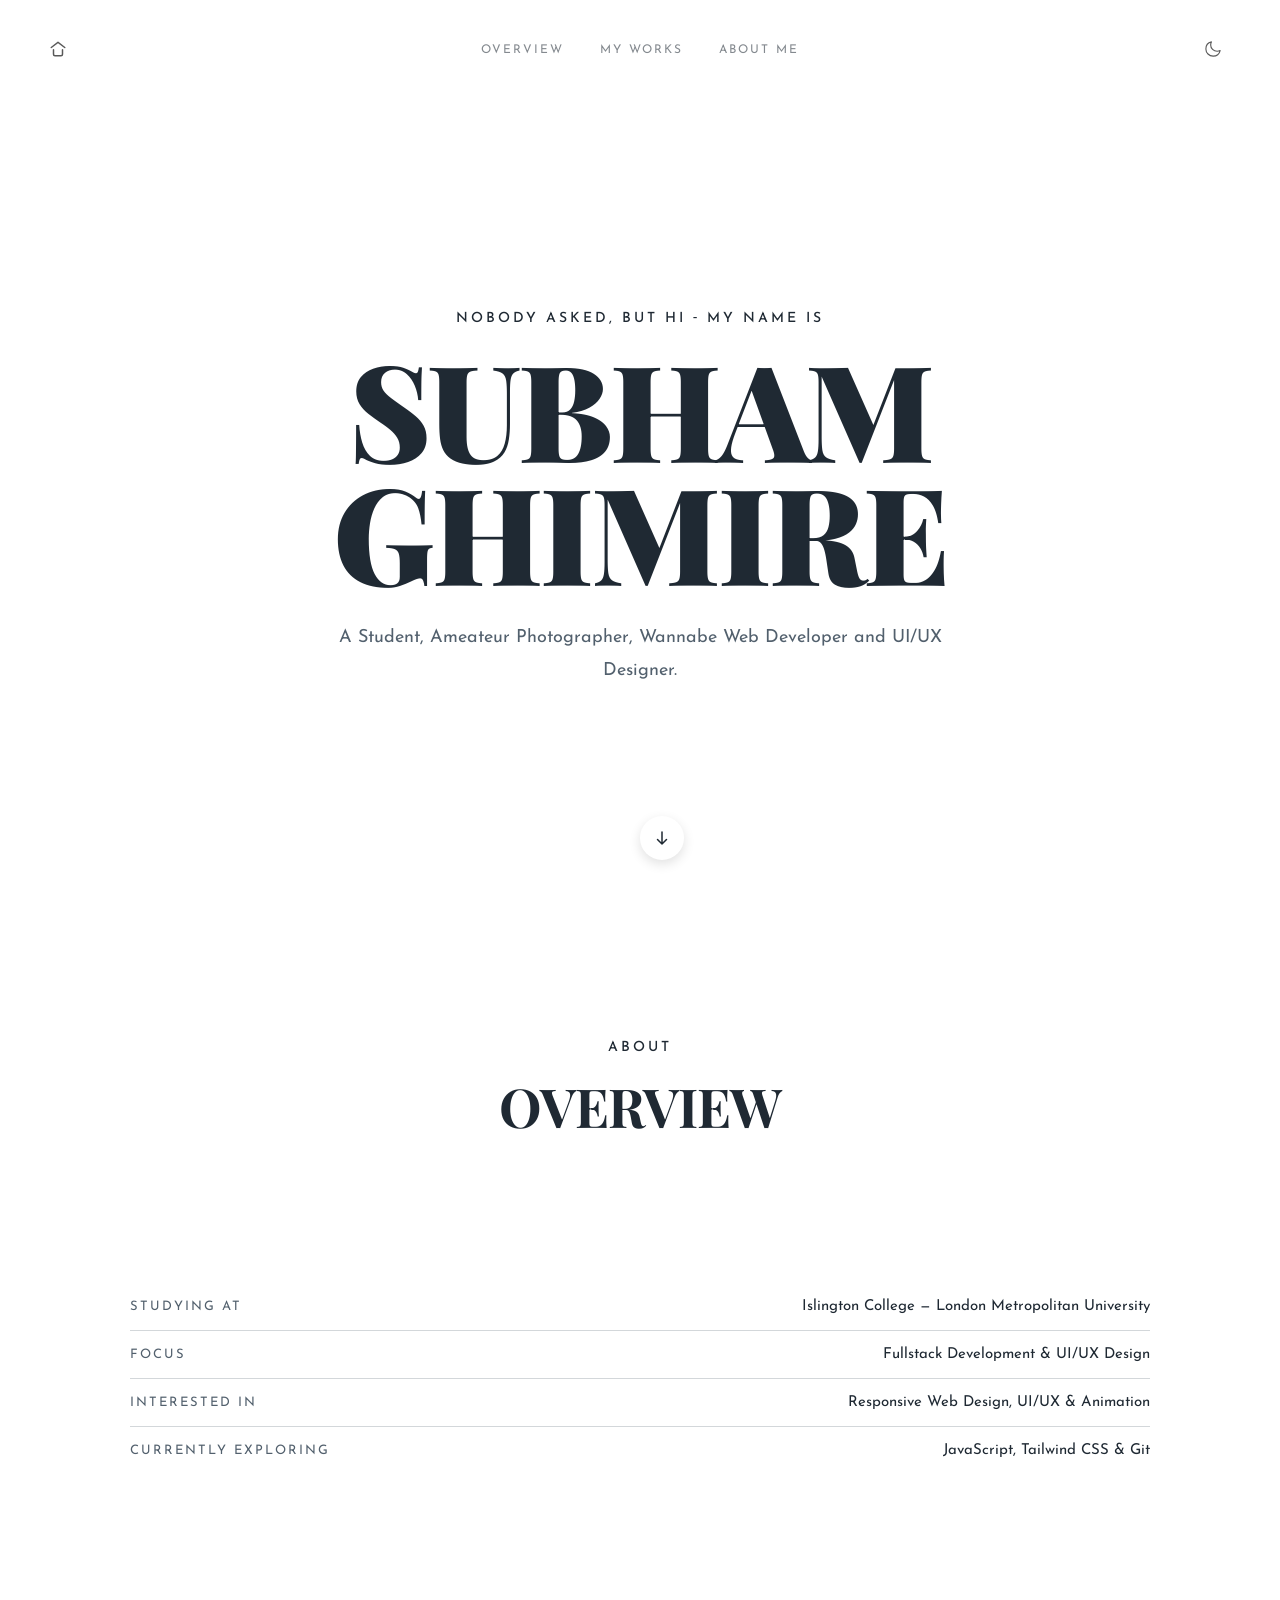
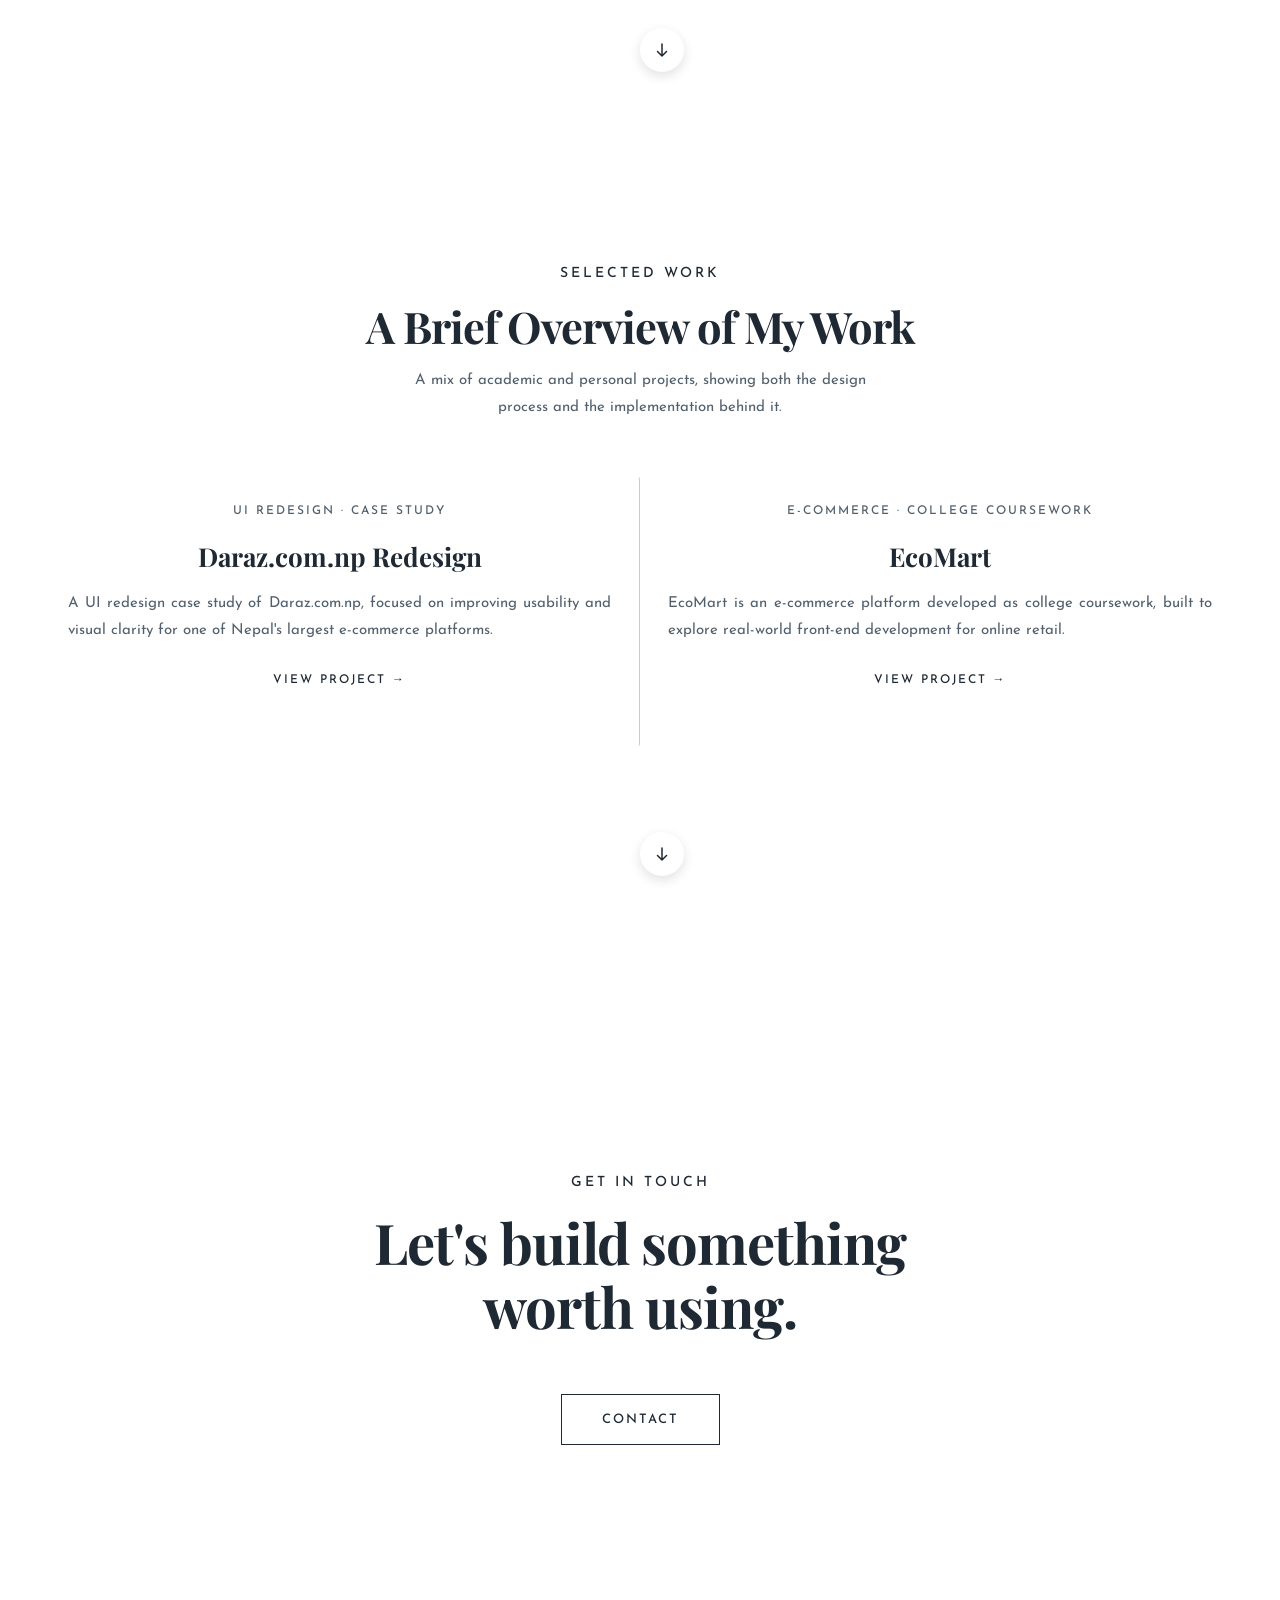
==== index.html @ 3d3322b7 "js reworked" ====
<!DOCTYPE html>
<html lang="en">
<head>
    <meta charset="UTF-8">
    <meta name="viewport" content="width=device-width, initial-scale=1.0">
    <title>Subham Ghimire | Portfolio</title>

    <link rel="stylesheet" href="css/style.css">

    <style>

        /* Shared full-viewport section shell (Hero / About / Work / Contact) */
        .fullSection{
            position:relative;
            min-height:calc(100vh - 96px);
            scroll-margin-top:96px;
            display:flex;
            flex-direction:column;
            justify-content:center;
        }

        /* Centers content — used on Hero & Contact */
        .centerBlock{
            align-items:center;
            text-align:center;
        }

        /* Centered eyebrow + heading intro block — used on About / Work / Contact */
        .sectionIntro{
            align-self:center;
            margin-bottom:clamp(32px, 5vw, 56px);
            text-align:center;
        }

        /* Small uppercase section label — Hero / About / Work / Contact */
        .eyebrow{
            margin-bottom:20px;
            font-size:14px;
            font-weight:500;
            letter-spacing:3px;
            text-transform:uppercase;
            color:var(--color-text);
            text-align:center;
        }

        /* Serif section headings — About / Work / Contact */
        .serifHeading{
            font-family:"Playfair Display", serif;
            font-weight:700;
            line-height:1.15;
            letter-spacing:-1px;
            text-align:center;
        }

        /* Muted body copy — About paragraphs */
        .bodyText{
            font-size:clamp(14px, 2.4vw, 17px);
            line-height:1.9;
            color:var(--color-muted);
            text-align:justify;
        }

        /* About "fact list" rows */
        .factRow{
            display:flex;
            justify-content:space-between;
            align-items:baseline;
            gap:24px;
            padding:16px 0;
            border-bottom:1px solid color-mix(in srgb, var(--color-muted) 25%, transparent);
        }

        .factLabel{
            font-size:clamp(11px, 2vw, 13px);
            letter-spacing:2px;
            text-transform:uppercase;
            color:var(--color-muted);
            white-space:nowrap;
            text-align:center;
        }

        .factValue{
            font-size:clamp(13px, 2.4vw, 15px);
            text-align:center;
        }

        /* Work card text — Daraz / EcoMart */
        .cardTag{
            margin-bottom:22px;
            font-size:12px;
            font-weight:500;
            letter-spacing:2px;
            text-transform:uppercase;
            color:var(--color-muted);
            text-align:center;
        }

        .cardTitle{
            margin-bottom:16px;
            font-family:"Playfair Display", serif;
            font-size:26px;
            font-weight:700;
            text-align:center;
        }

        .cardDesc{
            margin-bottom:28px;
            font-size:15px;
            line-height:1.8;
            color:var(--color-muted);
            text-align:justify;
        }

        /* On mobile the header wraps to a taller, auto-height stack
           (see style.css), so the 96px subtraction below is too small —
           this keeps section content and the scroll-down arrow clear
           of the sticky header instead of being tucked under it. */
        @media (max-width:900px){
            .fullSection{
                min-height:calc(100vh - 160px);
            }
        }



    </style>
</head>

<body>


<header>

    <nav>

        <a href="#hero" class="homeButton">
            <img src="assets/home.svg" alt="Home" width="18" height="18">
        </a>

        <ul class="navLinks">
            <li><a href="#about" id="overviewLink" >Overview</a></li>
            <li><a href="#work" id="worksLink">My Works</a></li>
            <li><a href="pages/contact.html">About Me</a></li>
        </ul>

        <button class="darkModeToggle" id="darkModeToggle" aria-label="Toggle dark mode">
            <img src="assets/dark.svg" alt="Toggle dark mode" width="18" height="18" data-dark="assets/dark.svg" data-light="assets/light.svg">
        </button>

    </nav>

</header>

<main>

    <!-- ===================================
         HERO — full viewport
    =================================== -->

    <section id="hero" class="fullSection centerBlock" style="padding:64px 24px;">

        <div style="width:min(760px, 100%);">

            <p class="eyebrow">
                Nobody asked, but Hi &dash; My name is
            </p>

            <h1 style="margin-bottom:28px; font-family:'Playfair Display', serif; font-size:clamp(48px, 10.5vw, 148px); font-weight:900; line-height:0.92; letter-spacing:-3px;">
                SUBHAM<br>
                GHIMIRE
            </h1>

            <p style="width:min(620px, 100%); margin:0 auto; font-size:clamp(15px, 4vw, 18px); line-height:1.85; color:var(--color-muted); text-align: center">
                A Student, Ameateur Photographer, Wannabe Web Developer and UI/UX Designer.
            </p>

        </div>

        <button class="scrollDown" data-target="#about" aria-label="Scroll to About section" style="position:absolute; left:50%; bottom:40px;">
            <svg width="18" height="18" viewBox="0 0 24 24" fill="none" stroke="currentColor" stroke-width="2" stroke-linecap="round" stroke-linejoin="round"><path d="M12 4v16M6 14l6 6 6-6"/></svg>
        </button>

    </section>

    <!-- ===================================
         ABOUT — full viewport
         Layout: centered eyebrow+heading intro,
         then the two-column content below.
    =================================== -->

    <section id="about" class="fullSection" style="padding:96px 0;">

        <div class="sectionIntro">

            <p class="eyebrow">
                About
            </p>

            <h2 class="serifHeading" style="font-size:clamp(32px, 4.2vw, 56px);">
                OVERVIEW
            </h2>

        </div>

        <div style="padding: 90px;">

            <div>

                <ul style="list-style:none;">

                    <li class="factRow">
                        <span class="factLabel">Studying at</span>
                        <span class="factValue">Islington College &mdash; London Metropolitan University</span>
                    </li>

                    <li class="factRow">
                        <span class="factLabel">Focus</span>
                        <span class="factValue">Fullstack Development &amp; UI/UX Design</span>
                    </li>

                    <li class="factRow">
                        <span class="factLabel">Interested in</span>
                        <span class="factValue">Responsive Web Design, UI/UX &amp; Animation</span>
                    </li>

                    <li class="factRow" style="border-bottom:none;">
                        <span class="factLabel">Currently exploring</span>
                        <span class="factValue">JavaScript, Tailwind CSS &amp; Git</span>
                    </li>

                </ul>

            </div>

        </div>

        <button class="scrollDown" data-target="#work" aria-label="Scroll to Selected Work section" style="position:absolute; left:50%; bottom:32px;">
            <svg width="18" height="18" viewBox="0 0 24 24" fill="none" stroke="currentColor" stroke-width="2" stroke-linecap="round" stroke-linejoin="round"><path d="M12 4v16M6 14l6 6 6-6"/></svg>
        </button>

    </section>

    <!-- ===================================
         SELECTED WORK — full viewport
         Layout matches About: centered eyebrow+heading
         intro, then the content (project cards) below.
    =================================== -->

    <section id="work" class="fullSection" style="padding:80px 0;">

        <div class="sectionIntro">

            <p class="eyebrow">
                Selected Work
            </p>

            <h2 class="serifHeading" style="max-width:640px; margin:0 auto; font-size:clamp(28px, 3.4vw, 48px);">
                A Brief Overview of My Work
            </h2>

            <p style="max-width:460px; margin:16px auto 0; font-size:15px; line-height:1.8; color:var(--color-muted);">
                A mix of academic and personal projects, showing both the design process
                and the implementation behind it.
            </p>

        </div>

        <div style="display:grid; grid-template-columns:repeat(auto-fit, minmax(min(380px, 100%), 1fr));">

            <article class="workCard workCard--daraz" style="padding:28px; display:flex; flex-direction:column; border-radius:2px; border-right: 1px solid #ccc;">

                <p class="cardTag">
                    UI Redesign &middot; Case Study
                </p>

                <h3 class="cardTitle">
                    Daraz.com.np Redesign
                </h3>

                <p class="cardDesc">
                    A UI redesign case study of Daraz.com.np, focused on improving usability
                    and visual clarity for one of Nepal's largest e-commerce platforms.
                </p>

                <a href="https://www.figma.com/proto/6S8n9WeEFWRbaRE1Iao4KX/Daraz.com.np-%7C-Re-designed?node-id=201-63&t=8VQKBX7LRQygTDNG-1" class="workLink" style="margin-bottom:32px; color:var(--color-text); text-decoration:none; font-size:12px; font-weight:500; letter-spacing:2px; text-transform:uppercase; text-align:center;">
                    View Project &rarr;
                </a>

                

            </article>


            <article class="workCard workCard--ecomart" style="padding:28px; display:flex; flex-direction:column; border-radius:2px;">

                <p class="cardTag">
                    E-commerce &middot; College Coursework
                </p>

                <h3 class="cardTitle">
                    EcoMart
                </h3>

                <p class="cardDesc">
                    EcoMart is an e-commerce platform developed as college coursework, built
                    to explore real-world front-end development for online retail.
                </p>

                <a href="https://subghimire40.github.io/ecoMart/" class="workLink" style="margin-bottom:32px; color:var(--color-text); text-decoration:none; font-size:12px; font-weight:500; letter-spacing:2px; text-transform:uppercase; text-align:center;">
                    View Project &rarr;
                </a>

                
            </article>

        </div>

        <button class="scrollDown" data-target="#contact" aria-label="Scroll to Contact section" style="position:absolute; left:50%; bottom:32px;">
            <svg width="18" height="18" viewBox="0 0 24 24" fill="none" stroke="currentColor" stroke-width="2" stroke-linecap="round" stroke-linejoin="round"><path d="M12 4v16M6 14l6 6 6-6"/></svg>
        </button>

    </section>

    <!-- ===================================
         CONTACT CTA — full viewport
         Layout matches About: centered eyebrow+heading
         intro, then the content (CTA button) below.
    =================================== -->

    <section id="contact" class="fullSection centerBlock" style="padding:96px 24px;">

        <div class="sectionIntro">

            <p class="eyebrow">
                Get In Touch
            </p>

            <h2 class="serifHeading" style="width:min(640px, 100%); margin:0 auto; font-size:clamp(30px, 4.4vw, 56px);">
                Let's build something worth using.
            </h2>

        </div>

        <a href="pages/contact.html" class="ctaButton" style="display:inline-block; padding:18px 40px; text-decoration:none; font-size:13px; font-weight:500; letter-spacing:2px; text-transform:uppercase;">
            Contact
        </a>

    </section>

</main>


<script src="scripts/script.js" defer></script>

</body>
</html>
---- css/style.css ----
@import url('https://fonts.googleapis.com/css2?family=Josefin+Sans:wght@100..700&family=Playfair+Display:wght@400..900&display=swap');

/* ===================================
   THEME TOKENS

   --color-bg      60% — dominant surface
   --color-surface 30% — secondary surface
   --color-accent  10% — complementary / highlight
=================================== */

:root{
    --color-bg:#FFFFFF;
    --color-surface:#F5F3EE;
    --color-text:#1F2933;
    --color-muted:#52606D;
    --color-accent:#1F2933;
}

/* ===================================
   RESET
=================================== */

*{
    margin:0;
    padding:0;
    box-sizing:border-box;
}

html{
    scroll-behavior:smooth;
}

body{
    background-color:var(--color-bg);
    color:var(--color-text);
    font-family:"Josefin Sans", sans-serif;

    transition:background-color .6s ease, color .6s ease;

    opacity:0;
    animation:pageLoad 1.2s cubic-bezier(.22,1,.36,1) forwards;
}

body{
    opacity:0;
    animation:fadeIn 1s ease forwards;
}

@keyframes fadeIn{
    to{
        opacity:1;
    }
}

@media (prefers-reduced-motion:reduce){
    html{ scroll-behavior:auto; }
    *{ animation-duration:.01ms !important; animation-iteration-count:1 !important; transition-duration:.01ms !important; }
}

/* ===================================
   GLOBAL LAYOUT
=================================== */

main{
    width:1200px;
    max-width:calc(100% - 64px);
    margin:0 auto;
}

/* ===================================
   HEADER  (external — kept untouched)
=================================== */

header {
    position: sticky;
    top: 0;
    z-index: 1000;

    width: 100%;
    height: 96px;

    background: rgba(255, 255, 255, 0);
    backdrop-filter: blur(12.4px);
    -webkit-backdrop-filter: blur(12.4px);
    border: 1px solid rgba(255, 255, 255, 0.08);

    /* Smooth transition back to neutral */
    transition: background-color 0.4s ease, border-color 0.4s ease;
}

nav{
    position: relative;

    padding:48px;
    height:96px;
    margin:0 auto;

    display:flex;
    justify-content:center;
    align-items:center;
}

.homeButton{
    position:absolute;
    left:48px;

    display:flex;
    align-items:center;
    justify-content:center;

    color:var(--color-text);
    text-decoration:none;
    font-size:12px;
    font-weight:600;
    letter-spacing:2px;
    text-transform:uppercase;
    opacity:.65;

    transition:opacity .25s;
}

.homeButton:hover{
    opacity: 1;
}

/* ===================================
   DARK MODE TOGGLE
=================================== */

.darkModeToggle{
    position:absolute;
    right:48px;

    display:flex;
    align-items:center;
    justify-content:center;

    width:36px;
    height:36px;

    border:none;
    border-radius:50%;
    background:transparent;
    cursor:pointer;

    opacity:.65;
    transition:opacity .25s, background-color .25s ease;
}

.darkModeToggle:hover{
    opacity:1;
    background:color-mix(in srgb, var(--color-text) 8%, transparent);
}

.darkModeToggle:focus-visible{
    outline:2px solid var(--color-accent);
    outline-offset:3px;
}


.navLinks{
    display:flex;
    gap:36px;
    list-style:none;
}

.navLinks a{
    color:var(--color-text);
    text-decoration:none;

    font-size:12px;
    font-weight:400;
    letter-spacing:2px;
    text-transform:uppercase;

    opacity:.55;
    transition:opacity .25s, color .5s ease;
}

.navLinks a:hover{
    opacity:1;
}

.navLinks a.active{
    opacity:1;
    color:var(--color-accent);
    font-weight:600;
}

@media (max-width:900px){
    header{ height:auto; }

    nav{
        height:auto;
        padding:24px 0;

        flex-direction:column;
        gap:24px;
    }

    /* On desktop these sit absolutely so navLinks stays perfectly
       centered regardless of their width. On mobile nav stacks
       vertically, so absolute positioning made them overlap the
       nav links row instead — switch to normal flow so they stack
       in DOM order (home, links, toggle) instead. */
    .homeButton,
    .darkModeToggle{
        position:static;
    }

    main{ max-width:calc(100% - 40px); }
}

/* ===================================
   IMAGES
=================================== */

img{
    display:block;
    max-width:100%;
}

/* ===================================
   SCROLL-DOWN CUE
   Needs :hover / :focus-visible / keyframes,
   so it stays here rather than inline.
=================================== */

.scrollDown{
    width:44px;
    height:44px;
    border-radius:50%;
    border:none;
    background:#fff;
    color:var(--color-text);

    display:flex;
    align-items:center;
    justify-content:center;
    cursor:pointer;

    box-shadow: 0 4px 12px rgba(0, 0, 0, 0.12);

    animation:bounceDown 2.4s ease-in-out infinite;
    transition:border-color .3s ease, color .3s ease, background-color .3s ease;
}

.scrollDown:hover{
    border-color:var(--color-accent);
    background:var(--color-accent);
    color:var(--color-bg);
    animation-play-state:paused;
}

.scrollDown:focus-visible{
    outline:2px solid var(--color-accent);
    outline-offset:3px;
}

@keyframes bounceDown{
    0%,100%{ transform:translate(-50%,0); }
    50%{ transform:translate(-50%,8px); }
}

/* Pill variant of .scrollDown — used for text + icon CTAs like
   "Send a quick message". Reuses scrollDown's positioning and
   click-to-scroll JS, but the constant bounce makes a wide pill
   an unstable click target (mousedown/mouseup can land in different
   spots as it shifts), so the animation is turned off here and
   swapped for a hover-lift instead. */
.scrollCta{
    width:auto;
    height:auto;
    padding:14px 28px;
    gap:10px;

    border-radius:999px;

    font-size:12px;
    font-weight:500;
    letter-spacing:2px;
    text-transform:uppercase;
    white-space:nowrap;

    animation:none;
    transform:translate(-50%, 0);
    transition:border-color .3s ease, color .3s ease, background-color .3s ease, transform .3s ease;
}

.scrollCta:hover{
    transform:translate(-50%, -4px);
}

/* ===================================
   SELECTED WORK — cards & preview shots
   Kept external only for the :hover states
   (base layout/spacing is inlined in HTML).
=================================== */

.workCard{
    transition:background-color .4s ease, transform .35s ease;
}

.workCard:hover{
    background:transparent;
    transform:translateY(-4px);
}

.workLink{
    transition:color .3s ease;
}

.workLink:hover{
    color:var(--color-accent);
}

.projectShot{
    transition:transform .5s ease, box-shadow .5s ease;
    box-shadow:0 1px 2px color-mix(in srgb, var(--color-text) 10%, transparent);
}

.workCard:hover .projectShot{
    transform:translateY(-2px) scale(1.015);
    box-shadow:0 18px 34px -14px color-mix(in srgb, var(--color-text) 30%, transparent);
}


/* ===================================
   CONTACT CTA — kept external for :hover
=================================== */

.ctaButton{
    border:1px solid var(--color-accent); 
    background:transparent;
    color:var(--color-accent);
    font:inherit;
    font-size:13px;
    font-weight:500;
    letter-spacing:2px;
    text-transform:uppercase;
    cursor:pointer;
    transition:background-color .3s ease, color .3s ease, border-color .5s ease;

}

.ctaButton:hover{
    background:#1F2933;
    color: #fff;
}

/* ===================================
   SOCIAL ICON ROW — Contact page
=================================== */

.socialRow{
    display:flex;
    flex-wrap:wrap;
    justify-content:center;
    gap:16px;
}

.iconButton{
    width:48px;
    height:48px;
    border-radius:50%;
    border:none;
    background:#fff;
    color:var(--color-text);

    display:flex;
    align-items:center;
    justify-content:center;
    cursor:pointer;
    text-decoration:none;

    box-shadow:0 4px 12px rgba(0, 0, 0, 0.12);
    transition:border-color .3s ease, color .3s ease, background-color .3s ease, transform .3s ease;
}

.iconButton:hover{
    background:var(--color-accent);
    color:var(--color-bg);
    transform:translateY(-3px);
}

.iconButton:focus-visible{
    outline:2px solid var(--color-accent);
    outline-offset:3px;
}

body.dark-mode .iconButton{
    background:#1F2933;
    box-shadow:0 4px 12px rgba(255, 255, 255, 0.12);
}

/* ===================================
   CONTACT FORM
=================================== */

.formField{
    display:flex;
    flex-direction:column;
    gap:8px;
    text-align:left;
}

.formLabel{
    font-size:12px;
    font-weight:500;
    letter-spacing:2px;
    text-transform:uppercase;
    color:var(--color-muted);
}

.formInput,
.formTextarea{
    width:100%;
    background:transparent;
    border:none;
    border-bottom:1px solid color-mix(in srgb, var(--color-muted) 40%, transparent);
    padding:10px 2px;

    font-family:inherit;
    font-size:16px;
    color:var(--color-text);

    outline:none;
    transition:border-color .3s ease;
}

.formTextarea{
    resize:vertical;
    line-height:1.7;
}

.formInput:focus,
.formTextarea:focus{
    border-color:var(--color-accent);
}

.formInput::placeholder,
.formTextarea::placeholder{
    color:var(--color-muted);
    opacity:.6;
}

/* ===================================
   FOOTER  (external — kept untouched)
=================================== */


@media (max-width:900px){
    .siteFooter{
        flex-direction:column;
        text-align:center;
    }

    .footerLinks{
        flex-wrap:wrap;
        justify-content:center;
    }
}

/* ===================================
   THEME VARIANTS

   Triggered on <body> by script.js when
   hovering a Selected Work card. Values
   echo each project's own screenshot —
   Daraz's orange marketplace look and
   EcoMart's earthy sustainable-green look —
   following the 60/30/10 UI color rule.
=================================== */

/* Daraz Theme */
body.theme-daraz {
    --color-bg: #F1F1F2;
    --color-text: #1F2933;
    --color-muted: #52606D;
    --color-accent: #fff;
}

body.theme-daraz header {
    background-color: #F08033;
    backdrop-filter: none;
    -webkit-backdrop-filter: none;
    border-color: transparent;
    transition: background-color 0.4s ease;
}

/* EcoMart Theme */
body.theme-ecomart {
    --color-bg: #eef6f1;
    --color-surface: #A4D039;
    --color-accent: #2F6F3E;
}

body.theme-ecomart header {
    background-color: #FAFAF8;
    backdrop-filter: none;
    -webkit-backdrop-filter: none;
    border-color: transparent;
    transition: background-color 0.4s ease;
}

/* ===================================
   DARK MODE

   Background uses the same color as the
   hero heading text (--color-text default,
   #1F2933) rather than pure black. All
   text becomes pure white.
=================================== */

body.dark-mode{
    --color-bg:#1F2933;
    --color-text:#fff;
    --color-muted:#fff;
    --color-accent:#fff;
}

/* Icons assumed dark by default — invert to read on the dark surface */
body.dark-mode .homeButton img,
body.dark-mode .darkModeToggle img{
    filter:invert(1);
}

/* light.svg reads smaller than dark.svg at the same box size — scale it up */
body.dark-mode .darkModeToggle img{
    transform:scale(1.25);
}

/* scrollDown circle is hardcoded white — swap it so the (now white) icon is visible */
body.dark-mode .scrollDown{
    background:#1F2933;
    box-shadow:0 4px 12px rgba(255, 255, 255, 0.12);
}

body.dark-mode .scrollDown:hover{
    box-shadow:0 4px 12px rgba(255, 255, 255, 0.18);
}

/* ctaButton hover is hardcoded to the light-mode accent — invert for dark mode */
body.dark-mode .ctaButton:hover{
    background:#fff;
    color:#1F2933;
}

/* ===================================
   DARK MODE + WORK-CARD HOVER THEMES

   Daraz/EcoMart normally swap --color-bg
   to a light surface on hover, which would
   fight dark mode's white-on-dark text.
   In dark mode, keep the dark surface and
   just tint the header with the project's
   brand color instead.
=================================== */

body.dark-mode.theme-daraz{
    --color-bg:#1F2933;
    --color-text:#fff;
    --color-muted:#fff;
    --color-accent:#fff;
}

body.dark-mode.theme-daraz header{
    background-color:#F08033;
}

body.dark-mode.theme-ecomart{
    --color-bg:#1F2933;
    --color-surface:#A4D039;
    --color-text:#fff;
    --color-muted:#fff;
    --color-accent:#fff;
}

body.dark-mode.theme-ecomart header{
    background-color:#2F6F3E;
}

@media (max-width: 768px) {

    /* Top text */
    #hero .eyebrow{
        font-size:12px;
        letter-spacing:2px;
        margin-bottom:16px;
    }

    /* SUBHAM GHIMIRE */
    #hero h1{
        font-size:clamp(64px, 18vw, 96px) !important;
        line-height:0.9;
        letter-spacing:-2px;
        margin-bottom:20px !important;
    }

    /* Description */
    #hero p:last-of-type{
        font-size:14px !important;
        line-height:1.7;
        max-width:320px;
    }

}
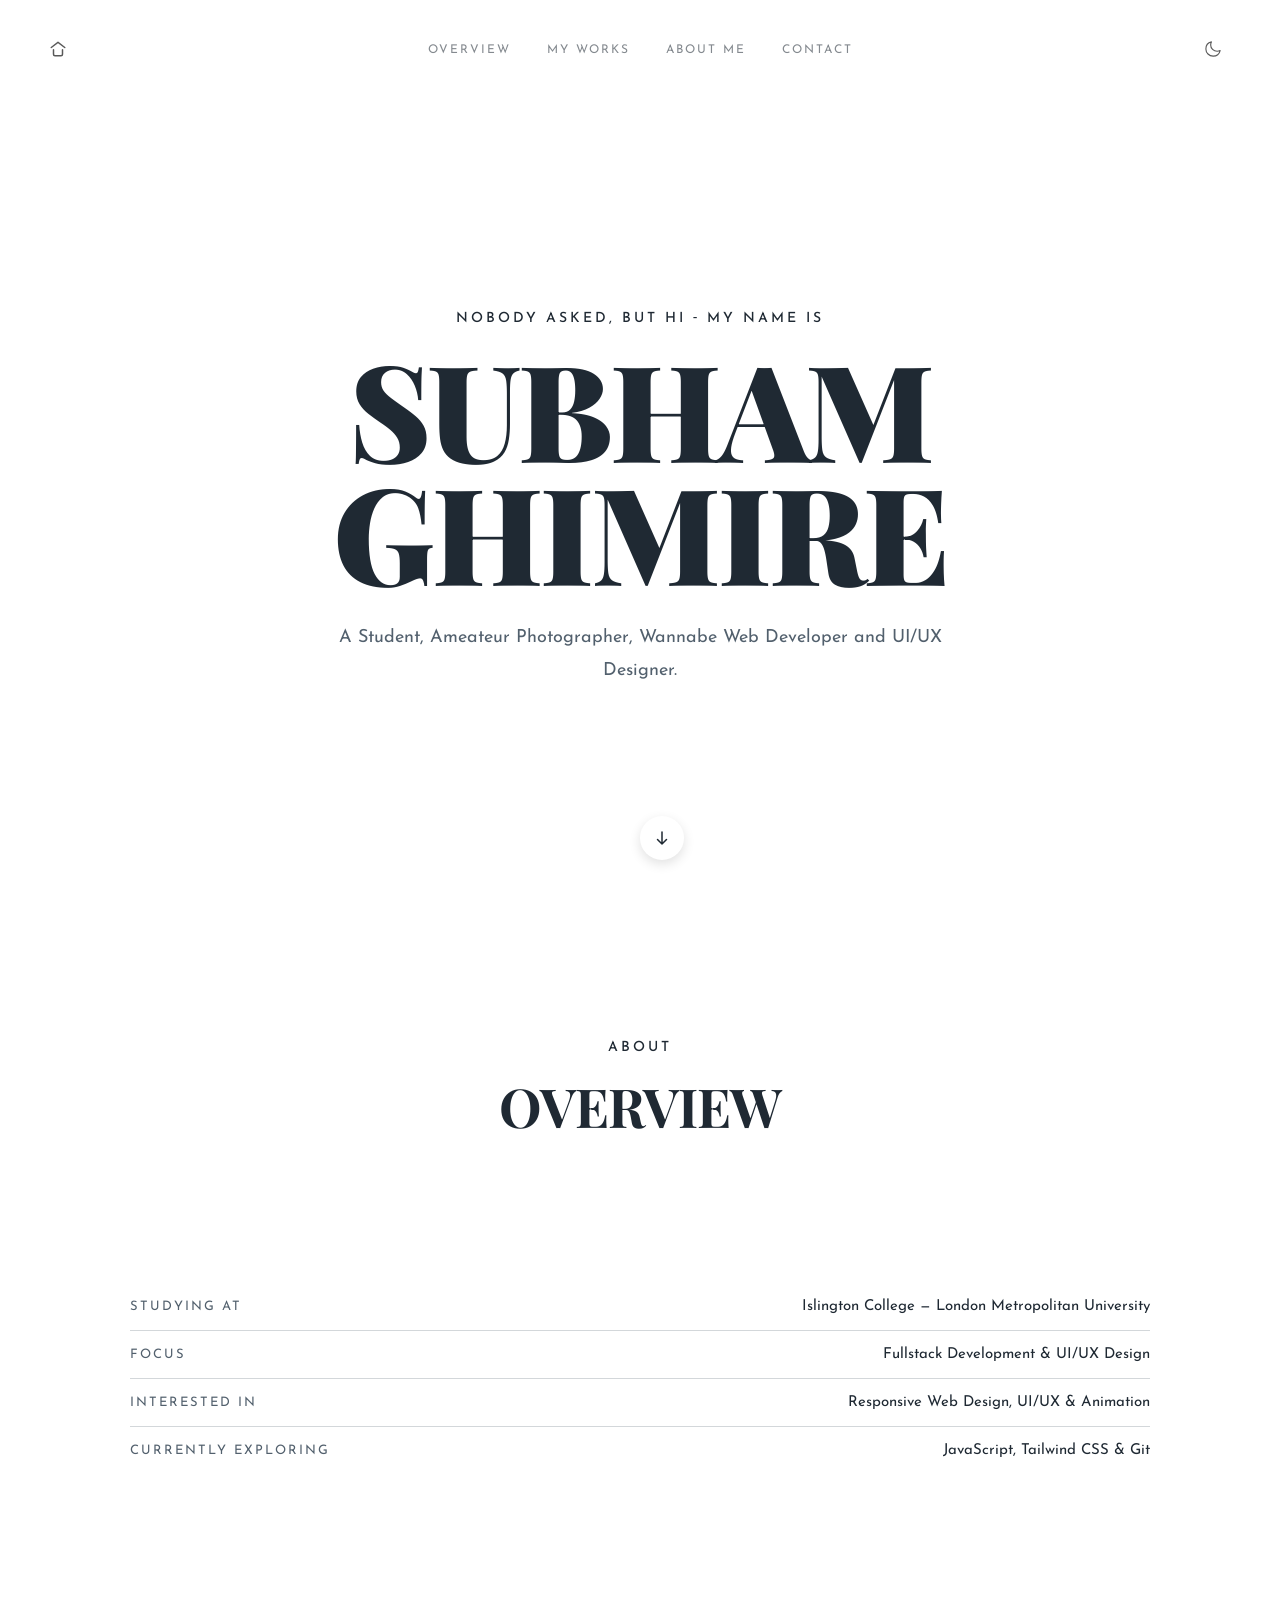
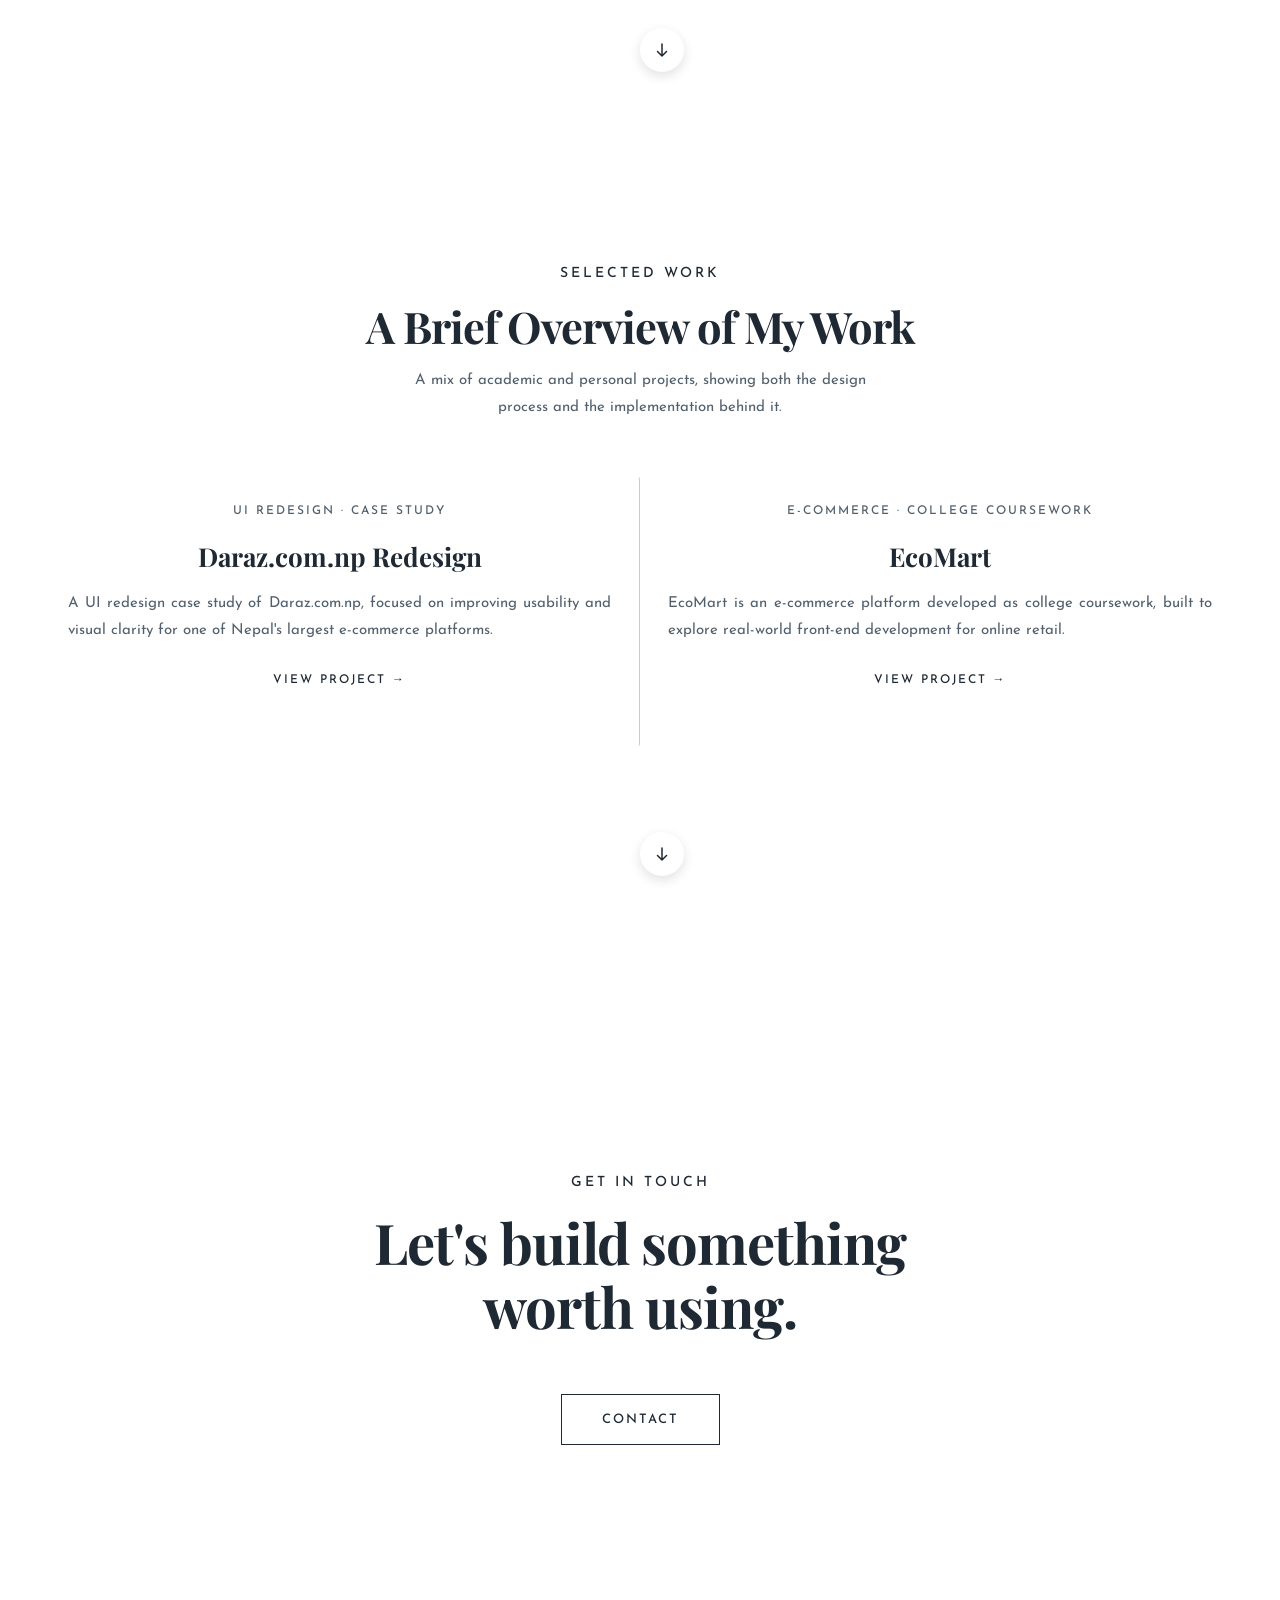
==== commit 34c2bef0: "about page added in all navbar" ====
--- a/index.html
+++ b/index.html
@@ -5,126 +5,15 @@
     <meta name="viewport" content="width=device-width, initial-scale=1.0">
     <title>Subham Ghimire | Portfolio</title>
 
+    <link rel="icon" type="image/png" href="assets/icon.png" sizes="32x32">
+
     <link rel="stylesheet" href="css/style.css">
-
-    <style>
-
-        /* Shared full-viewport section shell (Hero / About / Work / Contact) */
-        .fullSection{
-            position:relative;
-            min-height:calc(100vh - 96px);
-            scroll-margin-top:96px;
-            display:flex;
-            flex-direction:column;
-            justify-content:center;
-        }
-
-        /* Centers content — used on Hero & Contact */
-        .centerBlock{
-            align-items:center;
-            text-align:center;
-        }
-
-        /* Centered eyebrow + heading intro block — used on About / Work / Contact */
-        .sectionIntro{
-            align-self:center;
-            margin-bottom:clamp(32px, 5vw, 56px);
-            text-align:center;
-        }
-
-        /* Small uppercase section label — Hero / About / Work / Contact */
-        .eyebrow{
-            margin-bottom:20px;
-            font-size:14px;
-            font-weight:500;
-            letter-spacing:3px;
-            text-transform:uppercase;
-            color:var(--color-text);
-            text-align:center;
-        }
-
-        /* Serif section headings — About / Work / Contact */
-        .serifHeading{
-            font-family:"Playfair Display", serif;
-            font-weight:700;
-            line-height:1.15;
-            letter-spacing:-1px;
-            text-align:center;
-        }
-
-        /* Muted body copy — About paragraphs */
-        .bodyText{
-            font-size:clamp(14px, 2.4vw, 17px);
-            line-height:1.9;
-            color:var(--color-muted);
-            text-align:justify;
-        }
-
-        /* About "fact list" rows */
-        .factRow{
-            display:flex;
-            justify-content:space-between;
-            align-items:baseline;
-            gap:24px;
-            padding:16px 0;
-            border-bottom:1px solid color-mix(in srgb, var(--color-muted) 25%, transparent);
-        }
-
-        .factLabel{
-            font-size:clamp(11px, 2vw, 13px);
-            letter-spacing:2px;
-            text-transform:uppercase;
-            color:var(--color-muted);
-            white-space:nowrap;
-            text-align:center;
-        }
-
-        .factValue{
-            font-size:clamp(13px, 2.4vw, 15px);
-            text-align:center;
-        }
-
-        /* Work card text — Daraz / EcoMart */
-        .cardTag{
-            margin-bottom:22px;
-            font-size:12px;
-            font-weight:500;
-            letter-spacing:2px;
-            text-transform:uppercase;
-            color:var(--color-muted);
-            text-align:center;
-        }
-
-        .cardTitle{
-            margin-bottom:16px;
-            font-family:"Playfair Display", serif;
-            font-size:26px;
-            font-weight:700;
-            text-align:center;
-        }
-
-        .cardDesc{
-            margin-bottom:28px;
-            font-size:15px;
-            line-height:1.8;
-            color:var(--color-muted);
-            text-align:justify;
-        }
-
-        /* On mobile the header wraps to a taller, auto-height stack
-           (see style.css), so the 96px subtraction below is too small —
-           this keeps section content and the scroll-down arrow clear
-           of the sticky header instead of being tucked under it. */
-        @media (max-width:900px){
-            .fullSection{
-                min-height:calc(100vh - 160px);
-            }
-        }
-
-
-
-    </style>
 </head>
+
+<!-- Page-specific layout classes (.fullSection, .eyebrow, .cardTitle, etc.)
+     all live in css/style.css now, in the "PAGE SECTION SHELLS" and
+     "SELECTED WORK" sections — so both index.html and contact.html
+     can share one copy instead of repeating the CSS in each file. -->
 
 <body>
 
@@ -138,9 +27,10 @@
         </a>
 
         <ul class="navLinks">
-            <li><a href="#about" id="overviewLink" >Overview</a></li>
+            <li><a href="#about" id="overviewLink">Overview</a></li>
             <li><a href="#work" id="worksLink">My Works</a></li>
-            <li><a href="pages/contact.html">About Me</a></li>
+            <li><a href="pages/hobbies.html">About Me</a></li>
+            <li><a href="pages/contact.html">Contact</a></li>
         </ul>
 
         <button class="darkModeToggle" id="darkModeToggle" aria-label="Toggle dark mode">
--- a/css/style.css
+++ b/css/style.css
@@ -65,6 +65,99 @@
     width:1200px;
     max-width:calc(100% - 64px);
     margin:0 auto;
+}
+
+/* ===================================
+   PAGE SECTION SHELLS
+
+   These are the reusable "building block" classes
+   used on EVERY full-page section across the site
+   (Hero, About, Work, Contact, Message Form).
+
+   Instead of repeating this styling on every page,
+   each section just gets these class names in the HTML:
+
+     <section class="fullSection centerBlock">
+
+   Think of them like LEGO pieces — mix and match
+   the classes below to build a section's layout.
+=================================== */
+
+/* .fullSection
+   Makes a <section> take up (roughly) the full browser
+   height and centers its content vertically.
+   Used by: every major section on every page. */
+.fullSection{
+    position:relative;
+    min-height:calc(100vh - 96px); /* 96px = header height, so content isn't hidden behind it */
+    scroll-margin-top:96px;        /* keeps the header from covering the top when jumping to this section via a link */
+    display:flex;
+    flex-direction:column;
+    justify-content:center;        /* vertically centers the content */
+}
+
+/* .centerBlock
+   Add this alongside .fullSection when you also want
+   the content horizontally centered and center-aligned text.
+   Used by: Hero section, Contact section, Message Form section. */
+.centerBlock{
+    align-items:center;
+    text-align:center;
+}
+
+/* .sectionIntro
+   Wraps the small "eyebrow" label + big heading that
+   introduces a section (e.g. "About" / "OVERVIEW").
+   Used by: About, Work, Contact, Message Form. */
+.sectionIntro{
+    align-self:center;
+    margin-bottom:clamp(32px, 5vw, 56px); /* space below the intro before the section's main content */
+    text-align:center;
+}
+
+/* .eyebrow
+   The small uppercase label above a heading,
+   e.g. "About", "Selected Work", "Get In Touch". */
+.eyebrow{
+    margin-bottom:20px;
+    font-size:14px;
+    font-weight:500;
+    letter-spacing:3px;
+    text-transform:uppercase;
+    color:var(--color-text);
+    text-align:center;
+}
+
+/* .serifHeading
+   The big decorative heading style (uses the Playfair
+   Display serif font) — e.g. "OVERVIEW", "Let's talk
+   about your next project." */
+.serifHeading{
+    font-family:"Playfair Display", serif;
+    font-weight:700;
+    line-height:1.15;
+    letter-spacing:-1px;
+    text-align:center;
+}
+
+/* .bodyText
+   Muted, easy-to-read paragraph text used for
+   longer descriptions (About paragraph, Contact intro). */
+.bodyText{
+    font-size:clamp(14px, 2.4vw, 17px);
+    line-height:1.9;
+    color:var(--color-muted);
+    text-align:justify;
+}
+
+/* On small screens the header wraps to a taller stack
+   (see the header/nav mobile rules below), so we need
+   extra breathing room here too — otherwise section content
+   and the scroll-down arrow get tucked under the header. */
+@media (max-width:900px){
+    .fullSection{
+        min-height:calc(100vh - 160px);
+    }
 }
 
 /* ===================================
@@ -292,6 +385,75 @@
 }
 
 /* ===================================
+   ABOUT — FACT LIST
+   The "Studying at / Focus / Interested in / ..."
+   rows in the About section. Each row is a
+   <li class="factRow"> containing a label + value.
+=================================== */
+
+/* .factRow — one row, label on the left, value on the right,
+   with a thin divider line underneath. */
+.factRow{
+    display:flex;
+    justify-content:space-between;
+    align-items:baseline;
+    gap:24px;
+    padding:16px 0;
+    border-bottom:1px solid color-mix(in srgb, var(--color-muted) 25%, transparent);
+}
+
+/* .factLabel — the small uppercase left-hand label, e.g. "FOCUS" */
+.factLabel{
+    font-size:clamp(11px, 2vw, 13px);
+    letter-spacing:2px;
+    text-transform:uppercase;
+    color:var(--color-muted);
+    white-space:nowrap; /* keeps the label from wrapping to a second line */
+    text-align:center;
+}
+
+/* .factValue — the right-hand answer text, e.g. "Fullstack Development & UI/UX Design" */
+.factValue{
+    font-size:clamp(13px, 2.4vw, 15px);
+    text-align:center;
+}
+
+/* ===================================
+   SELECTED WORK — project card text
+   The tag / title / description text inside
+   each project card (Daraz, EcoMart, etc.).
+=================================== */
+
+/* .cardTag — small label above the title, e.g. "UI Redesign · Case Study" */
+.cardTag{
+    margin-bottom:22px;
+    font-size:12px;
+    font-weight:500;
+    letter-spacing:2px;
+    text-transform:uppercase;
+    color:var(--color-muted);
+    text-align:center;
+}
+
+/* .cardTitle — the project name, e.g. "Daraz.com.np Redesign" */
+.cardTitle{
+    margin-bottom:16px;
+    font-family:"Playfair Display", serif;
+    font-size:26px;
+    font-weight:700;
+    text-align:center;
+}
+
+/* .cardDesc — the short paragraph describing the project */
+.cardDesc{
+    margin-bottom:28px;
+    font-size:15px;
+    line-height:1.8;
+    color:var(--color-muted);
+    text-align:justify;
+}
+
+/* ===================================
    SELECTED WORK — cards & preview shots
    Kept external only for the :hover states
    (base layout/spacing is inlined in HTML).
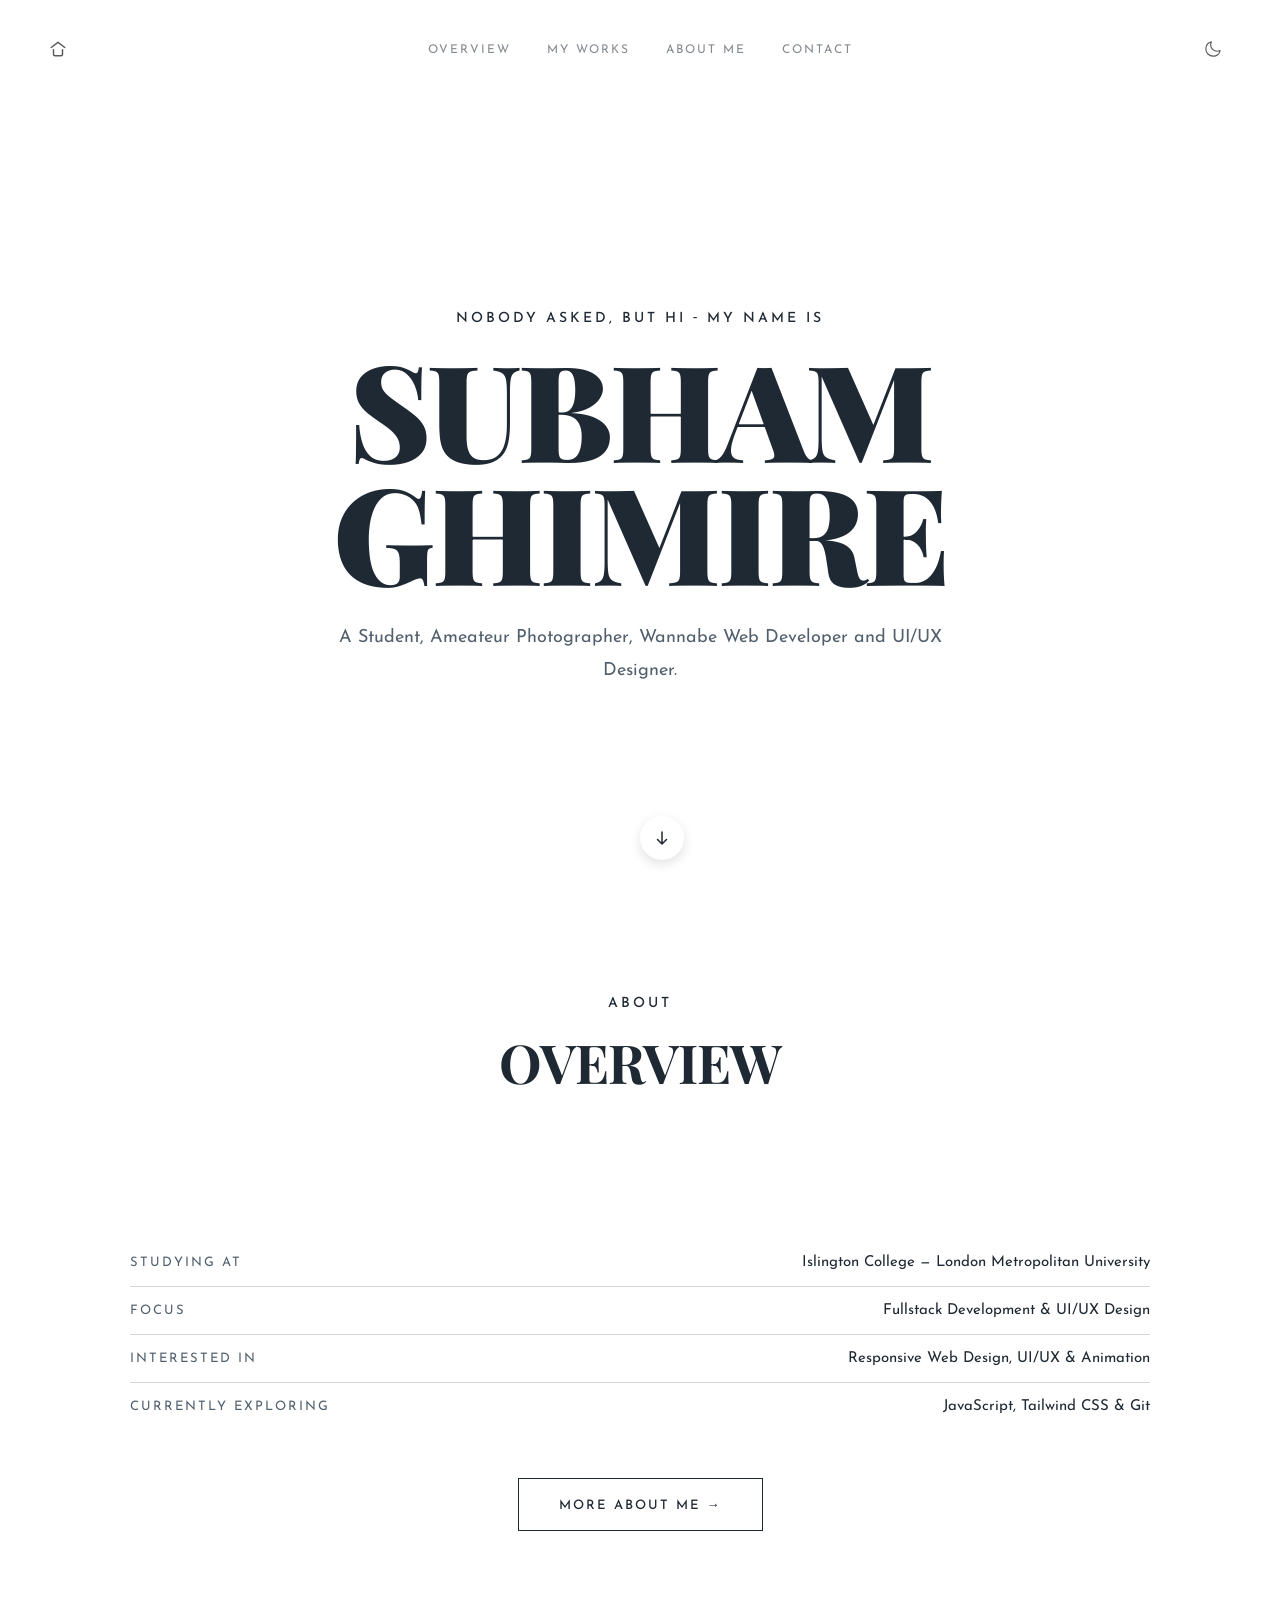
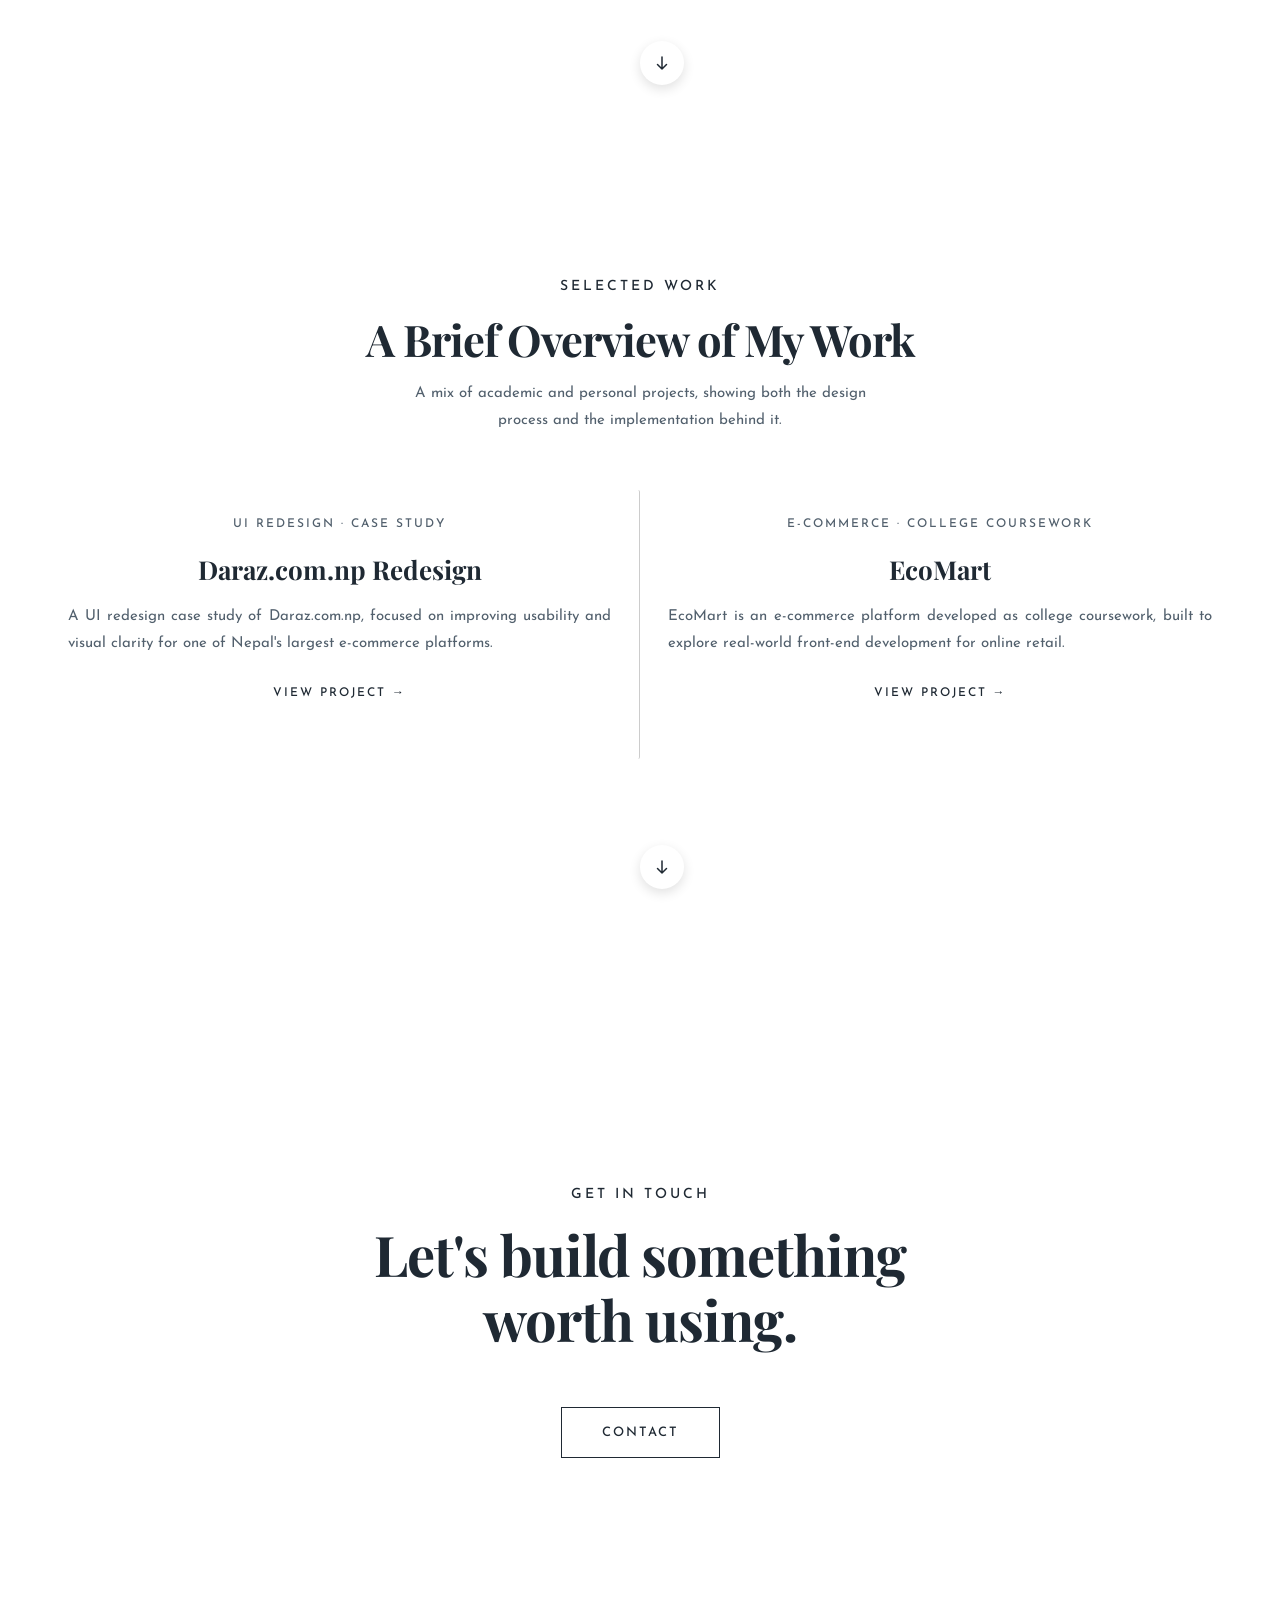
==== commit b3b01a06: "photography section updated" ====
--- a/index.html
+++ b/index.html
@@ -8,15 +8,12 @@
     <link rel="icon" type="image/png" href="assets/icon.png" sizes="32x32">
 
     <link rel="stylesheet" href="css/style.css">
+
 </head>
 
-<!-- Page-specific layout classes (.fullSection, .eyebrow, .cardTitle, etc.)
-     all live in css/style.css now, in the "PAGE SECTION SHELLS" and
-     "SELECTED WORK" sections — so both index.html and contact.html
-     can share one copy instead of repeating the CSS in each file. -->
-
 <body>
 
+<script>if(sessionStorage.getItem('darkMode')==='on')document.body.classList.add('dark-mode');</script>
 
 <header>
 
@@ -29,7 +26,7 @@
         <ul class="navLinks">
             <li><a href="#about" id="overviewLink">Overview</a></li>
             <li><a href="#work" id="worksLink">My Works</a></li>
-            <li><a href="pages/hobbies.html">About Me</a></li>
+            <li><a href="pages/about.html">About Me</a></li>
             <li><a href="pages/contact.html">Contact</a></li>
         </ul>
 
@@ -43,9 +40,7 @@
 
 <main>
 
-    <!-- ===================================
-         HERO — full viewport
-    =================================== -->
+    
 
     <section id="hero" class="fullSection centerBlock" style="padding:64px 24px;">
 
@@ -72,11 +67,7 @@
 
     </section>
 
-    <!-- ===================================
-         ABOUT — full viewport
-         Layout: centered eyebrow+heading intro,
-         then the two-column content below.
-    =================================== -->
+    
 
     <section id="about" class="fullSection" style="padding:96px 0;">
 
@@ -120,6 +111,12 @@
 
                 </ul>
 
+                <div style="text-align:center; margin-top:48px;">
+                    <a href="pages/about.html" class="ctaButton" style="display:inline-block; padding:18px 40px; text-decoration:none; font-size:13px; font-weight:500; letter-spacing:2px; text-transform:uppercase;">
+                        More About Me &rarr;
+                    </a>
+                </div>
+
             </div>
 
         </div>
@@ -130,11 +127,7 @@
 
     </section>
 
-    <!-- ===================================
-         SELECTED WORK — full viewport
-         Layout matches About: centered eyebrow+heading
-         intro, then the content (project cards) below.
-    =================================== -->
+    
 
     <section id="work" class="fullSection" style="padding:80px 0;">
 
@@ -180,7 +173,6 @@
 
             </article>
 
-
             <article class="workCard workCard--ecomart" style="padding:28px; display:flex; flex-direction:column; border-radius:2px;">
 
                 <p class="cardTag">
@@ -211,11 +203,7 @@
 
     </section>
 
-    <!-- ===================================
-         CONTACT CTA — full viewport
-         Layout matches About: centered eyebrow+heading
-         intro, then the content (CTA button) below.
-    =================================== -->
+    
 
     <section id="contact" class="fullSection centerBlock" style="padding:96px 24px;">
 
@@ -239,7 +227,6 @@
 
 </main>
 
-
 <script src="scripts/script.js" defer></script>
 
 </body>
--- a/css/style.css
+++ b/css/style.css
@@ -1,12 +1,4 @@
 @import url('https://fonts.googleapis.com/css2?family=Josefin+Sans:wght@100..700&family=Playfair+Display:wght@400..900&display=swap');
-
-/* ===================================
-   THEME TOKENS
-
-   --color-bg      60% — dominant surface
-   --color-surface 30% — secondary surface
-   --color-accent  10% — complementary / highlight
-=================================== */
 
 :root{
     --color-bg:#FFFFFF;
@@ -16,10 +8,6 @@
     --color-accent:#1F2933;
 }
 
-/* ===================================
-   RESET
-=================================== */
-
 *{
     margin:0;
     padding:0;
@@ -57,67 +45,32 @@
     *{ animation-duration:.01ms !important; animation-iteration-count:1 !important; transition-duration:.01ms !important; }
 }
 
-/* ===================================
-   GLOBAL LAYOUT
-=================================== */
-
 main{
     width:1200px;
     max-width:calc(100% - 64px);
     margin:0 auto;
 }
 
-/* ===================================
-   PAGE SECTION SHELLS
-
-   These are the reusable "building block" classes
-   used on EVERY full-page section across the site
-   (Hero, About, Work, Contact, Message Form).
-
-   Instead of repeating this styling on every page,
-   each section just gets these class names in the HTML:
-
-     <section class="fullSection centerBlock">
-
-   Think of them like LEGO pieces — mix and match
-   the classes below to build a section's layout.
-=================================== */
-
-/* .fullSection
-   Makes a <section> take up (roughly) the full browser
-   height and centers its content vertically.
-   Used by: every major section on every page. */
 .fullSection{
     position:relative;
-    min-height:calc(100vh - 96px); /* 96px = header height, so content isn't hidden behind it */
-    scroll-margin-top:96px;        /* keeps the header from covering the top when jumping to this section via a link */
+    min-height:calc(100vh - 96px); 
+    scroll-margin-top:96px;        
     display:flex;
     flex-direction:column;
-    justify-content:center;        /* vertically centers the content */
-}
-
-/* .centerBlock
-   Add this alongside .fullSection when you also want
-   the content horizontally centered and center-aligned text.
-   Used by: Hero section, Contact section, Message Form section. */
+    justify-content:center;        
+}
+
 .centerBlock{
     align-items:center;
     text-align:center;
 }
 
-/* .sectionIntro
-   Wraps the small "eyebrow" label + big heading that
-   introduces a section (e.g. "About" / "OVERVIEW").
-   Used by: About, Work, Contact, Message Form. */
 .sectionIntro{
     align-self:center;
-    margin-bottom:clamp(32px, 5vw, 56px); /* space below the intro before the section's main content */
-    text-align:center;
-}
-
-/* .eyebrow
-   The small uppercase label above a heading,
-   e.g. "About", "Selected Work", "Get In Touch". */
+    margin-bottom:clamp(32px, 5vw, 56px); 
+    text-align:center;
+}
+
 .eyebrow{
     margin-bottom:20px;
     font-size:14px;
@@ -128,10 +81,6 @@
     text-align:center;
 }
 
-/* .serifHeading
-   The big decorative heading style (uses the Playfair
-   Display serif font) — e.g. "OVERVIEW", "Let's talk
-   about your next project." */
 .serifHeading{
     font-family:"Playfair Display", serif;
     font-weight:700;
@@ -140,9 +89,6 @@
     text-align:center;
 }
 
-/* .bodyText
-   Muted, easy-to-read paragraph text used for
-   longer descriptions (About paragraph, Contact intro). */
 .bodyText{
     font-size:clamp(14px, 2.4vw, 17px);
     line-height:1.9;
@@ -150,19 +96,11 @@
     text-align:justify;
 }
 
-/* On small screens the header wraps to a taller stack
-   (see the header/nav mobile rules below), so we need
-   extra breathing room here too — otherwise section content
-   and the scroll-down arrow get tucked under the header. */
 @media (max-width:900px){
     .fullSection{
         min-height:calc(100vh - 160px);
     }
 }
-
-/* ===================================
-   HEADER  (external — kept untouched)
-=================================== */
 
 header {
     position: sticky;
@@ -177,7 +115,7 @@
     -webkit-backdrop-filter: blur(12.4px);
     border: 1px solid rgba(255, 255, 255, 0.08);
 
-    /* Smooth transition back to neutral */
+    
     transition: background-color 0.4s ease, border-color 0.4s ease;
 }
 
@@ -216,10 +154,6 @@
     opacity: 1;
 }
 
-/* ===================================
-   DARK MODE TOGGLE
-=================================== */
-
 .darkModeToggle{
     position:absolute;
     right:48px;
@@ -250,7 +184,6 @@
     outline-offset:3px;
 }
 
-
 .navLinks{
     display:flex;
     gap:36px;
@@ -291,11 +224,7 @@
         gap:24px;
     }
 
-    /* On desktop these sit absolutely so navLinks stays perfectly
-       centered regardless of their width. On mobile nav stacks
-       vertically, so absolute positioning made them overlap the
-       nav links row instead — switch to normal flow so they stack
-       in DOM order (home, links, toggle) instead. */
+    
     .homeButton,
     .darkModeToggle{
         position:static;
@@ -304,20 +233,10 @@
     main{ max-width:calc(100% - 40px); }
 }
 
-/* ===================================
-   IMAGES
-=================================== */
-
 img{
     display:block;
     max-width:100%;
 }
-
-/* ===================================
-   SCROLL-DOWN CUE
-   Needs :hover / :focus-visible / keyframes,
-   so it stays here rather than inline.
-=================================== */
 
 .scrollDown{
     width:44px;
@@ -355,12 +274,6 @@
     50%{ transform:translate(-50%,8px); }
 }
 
-/* Pill variant of .scrollDown — used for text + icon CTAs like
-   "Send a quick message". Reuses scrollDown's positioning and
-   click-to-scroll JS, but the constant bounce makes a wide pill
-   an unstable click target (mousedown/mouseup can land in different
-   spots as it shifts), so the animation is turned off here and
-   swapped for a hover-lift instead. */
 .scrollCta{
     width:auto;
     height:auto;
@@ -384,15 +297,6 @@
     transform:translate(-50%, -4px);
 }
 
-/* ===================================
-   ABOUT — FACT LIST
-   The "Studying at / Focus / Interested in / ..."
-   rows in the About section. Each row is a
-   <li class="factRow"> containing a label + value.
-=================================== */
-
-/* .factRow — one row, label on the left, value on the right,
-   with a thin divider line underneath. */
 .factRow{
     display:flex;
     justify-content:space-between;
@@ -402,29 +306,20 @@
     border-bottom:1px solid color-mix(in srgb, var(--color-muted) 25%, transparent);
 }
 
-/* .factLabel — the small uppercase left-hand label, e.g. "FOCUS" */
 .factLabel{
     font-size:clamp(11px, 2vw, 13px);
     letter-spacing:2px;
     text-transform:uppercase;
     color:var(--color-muted);
-    white-space:nowrap; /* keeps the label from wrapping to a second line */
-    text-align:center;
-}
-
-/* .factValue — the right-hand answer text, e.g. "Fullstack Development & UI/UX Design" */
+    white-space:nowrap; 
+    text-align:center;
+}
+
 .factValue{
     font-size:clamp(13px, 2.4vw, 15px);
     text-align:center;
 }
 
-/* ===================================
-   SELECTED WORK — project card text
-   The tag / title / description text inside
-   each project card (Daraz, EcoMart, etc.).
-=================================== */
-
-/* .cardTag — small label above the title, e.g. "UI Redesign · Case Study" */
 .cardTag{
     margin-bottom:22px;
     font-size:12px;
@@ -435,7 +330,6 @@
     text-align:center;
 }
 
-/* .cardTitle — the project name, e.g. "Daraz.com.np Redesign" */
 .cardTitle{
     margin-bottom:16px;
     font-family:"Playfair Display", serif;
@@ -444,7 +338,6 @@
     text-align:center;
 }
 
-/* .cardDesc — the short paragraph describing the project */
 .cardDesc{
     margin-bottom:28px;
     font-size:15px;
@@ -453,12 +346,6 @@
     text-align:justify;
 }
 
-/* ===================================
-   SELECTED WORK — cards & preview shots
-   Kept external only for the :hover states
-   (base layout/spacing is inlined in HTML).
-=================================== */
-
 .workCard{
     transition:background-color .4s ease, transform .35s ease;
 }
@@ -485,11 +372,6 @@
     transform:translateY(-2px) scale(1.015);
     box-shadow:0 18px 34px -14px color-mix(in srgb, var(--color-text) 30%, transparent);
 }
-
-
-/* ===================================
-   CONTACT CTA — kept external for :hover
-=================================== */
 
 .ctaButton{
     border:1px solid var(--color-accent); 
@@ -510,10 +392,6 @@
     color: #fff;
 }
 
-/* ===================================
-   SOCIAL ICON ROW — Contact page
-=================================== */
-
 .socialRow{
     display:flex;
     flex-wrap:wrap;
@@ -555,10 +433,6 @@
     box-shadow:0 4px 12px rgba(255, 255, 255, 0.12);
 }
 
-/* ===================================
-   CONTACT FORM
-=================================== */
-
 .formField{
     display:flex;
     flex-direction:column;
@@ -606,11 +480,6 @@
     opacity:.6;
 }
 
-/* ===================================
-   FOOTER  (external — kept untouched)
-=================================== */
-
-
 @media (max-width:900px){
     .siteFooter{
         flex-direction:column;
@@ -623,18 +492,6 @@
     }
 }
 
-/* ===================================
-   THEME VARIANTS
-
-   Triggered on <body> by script.js when
-   hovering a Selected Work card. Values
-   echo each project's own screenshot —
-   Daraz's orange marketplace look and
-   EcoMart's earthy sustainable-green look —
-   following the 60/30/10 UI color rule.
-=================================== */
-
-/* Daraz Theme */
 body.theme-daraz {
     --color-bg: #F1F1F2;
     --color-text: #1F2933;
@@ -650,7 +507,6 @@
     transition: background-color 0.4s ease;
 }
 
-/* EcoMart Theme */
 body.theme-ecomart {
     --color-bg: #eef6f1;
     --color-surface: #A4D039;
@@ -665,15 +521,6 @@
     transition: background-color 0.4s ease;
 }
 
-/* ===================================
-   DARK MODE
-
-   Background uses the same color as the
-   hero heading text (--color-text default,
-   #1F2933) rather than pure black. All
-   text becomes pure white.
-=================================== */
-
 body.dark-mode{
     --color-bg:#1F2933;
     --color-text:#fff;
@@ -681,18 +528,15 @@
     --color-accent:#fff;
 }
 
-/* Icons assumed dark by default — invert to read on the dark surface */
 body.dark-mode .homeButton img,
 body.dark-mode .darkModeToggle img{
     filter:invert(1);
 }
 
-/* light.svg reads smaller than dark.svg at the same box size — scale it up */
 body.dark-mode .darkModeToggle img{
     transform:scale(1.25);
 }
 
-/* scrollDown circle is hardcoded white — swap it so the (now white) icon is visible */
 body.dark-mode .scrollDown{
     background:#1F2933;
     box-shadow:0 4px 12px rgba(255, 255, 255, 0.12);
@@ -702,22 +546,10 @@
     box-shadow:0 4px 12px rgba(255, 255, 255, 0.18);
 }
 
-/* ctaButton hover is hardcoded to the light-mode accent — invert for dark mode */
 body.dark-mode .ctaButton:hover{
     background:#fff;
     color:#1F2933;
 }
-
-/* ===================================
-   DARK MODE + WORK-CARD HOVER THEMES
-
-   Daraz/EcoMart normally swap --color-bg
-   to a light surface on hover, which would
-   fight dark mode's white-on-dark text.
-   In dark mode, keep the dark surface and
-   just tint the header with the project's
-   brand color instead.
-=================================== */
 
 body.dark-mode.theme-daraz{
     --color-bg:#1F2933;
@@ -744,14 +576,14 @@
 
 @media (max-width: 768px) {
 
-    /* Top text */
+    
     #hero .eyebrow{
         font-size:12px;
         letter-spacing:2px;
         margin-bottom:16px;
     }
 
-    /* SUBHAM GHIMIRE */
+    
     #hero h1{
         font-size:clamp(64px, 18vw, 96px) !important;
         line-height:0.9;
@@ -759,7 +591,7 @@
         margin-bottom:20px !important;
     }
 
-    /* Description */
+    
     #hero p:last-of-type{
         font-size:14px !important;
         line-height:1.7;
@@ -767,4 +599,3 @@
     }
 
 }
-
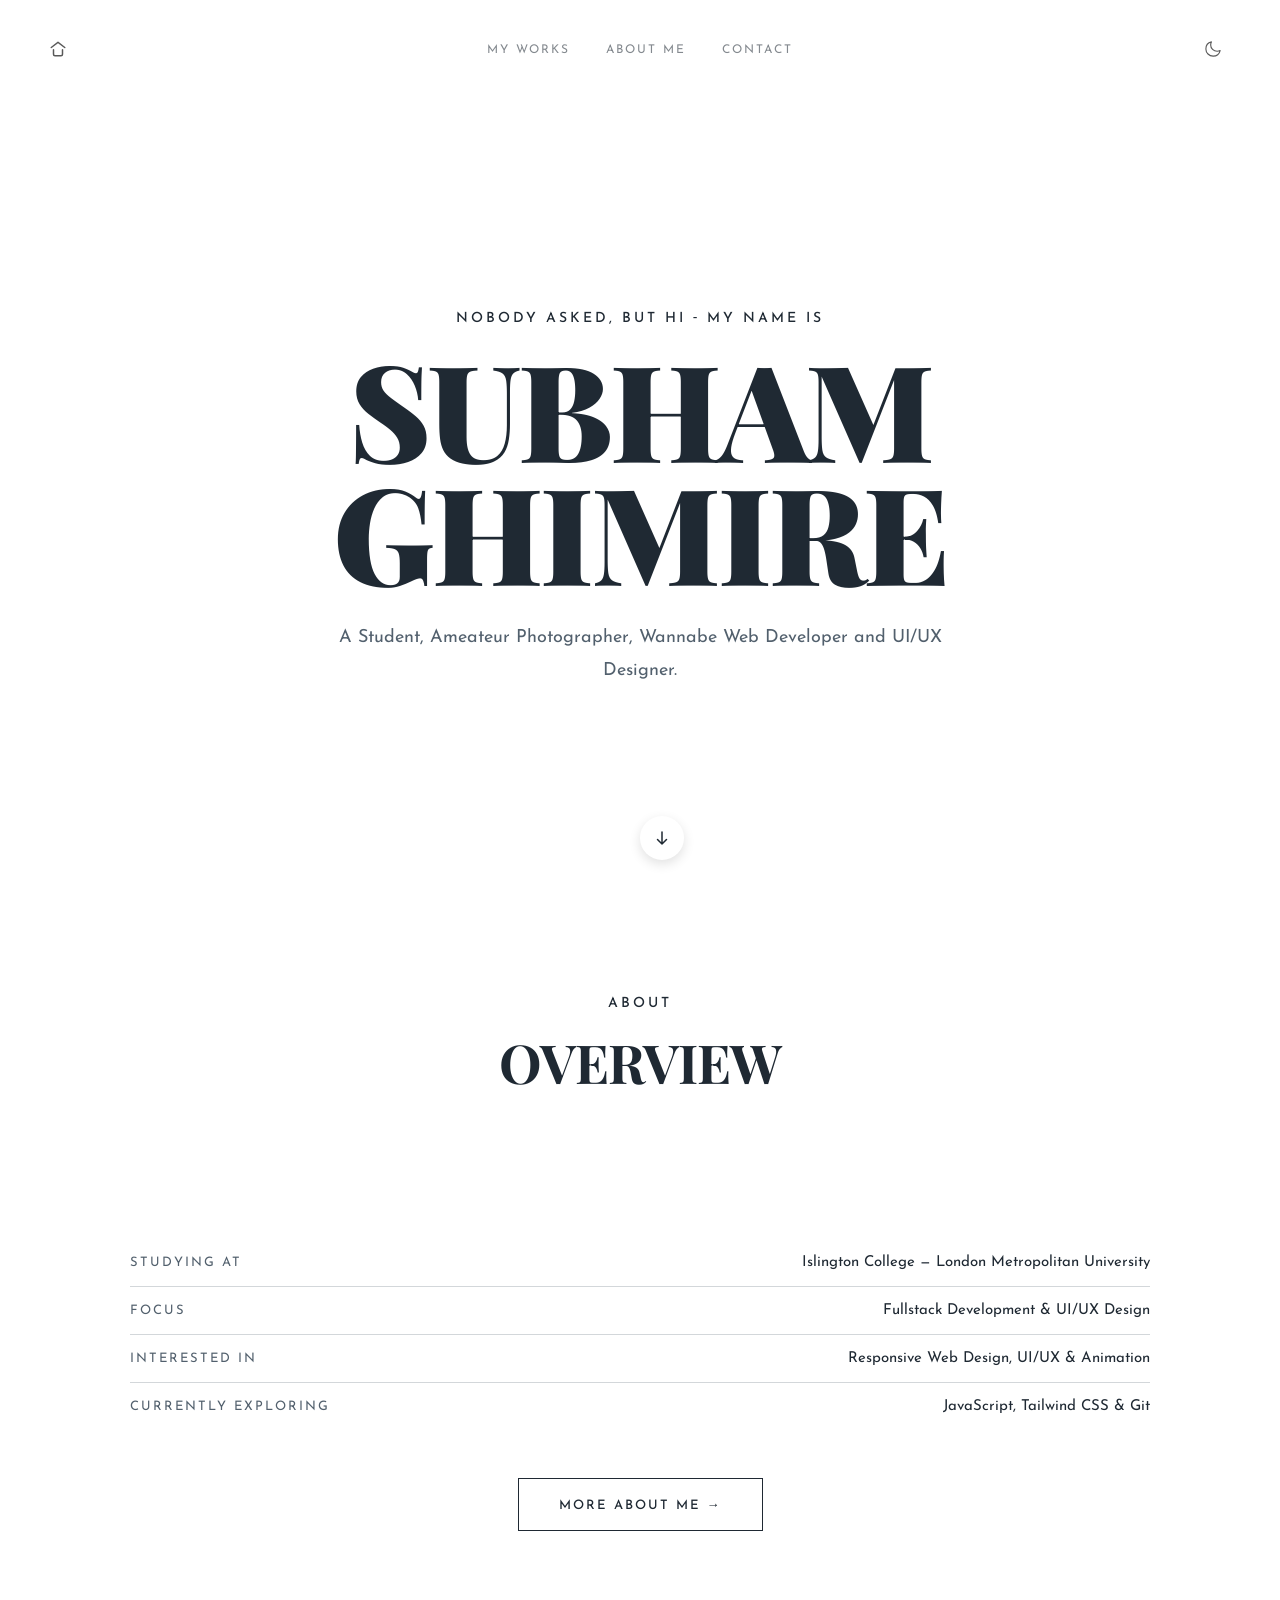
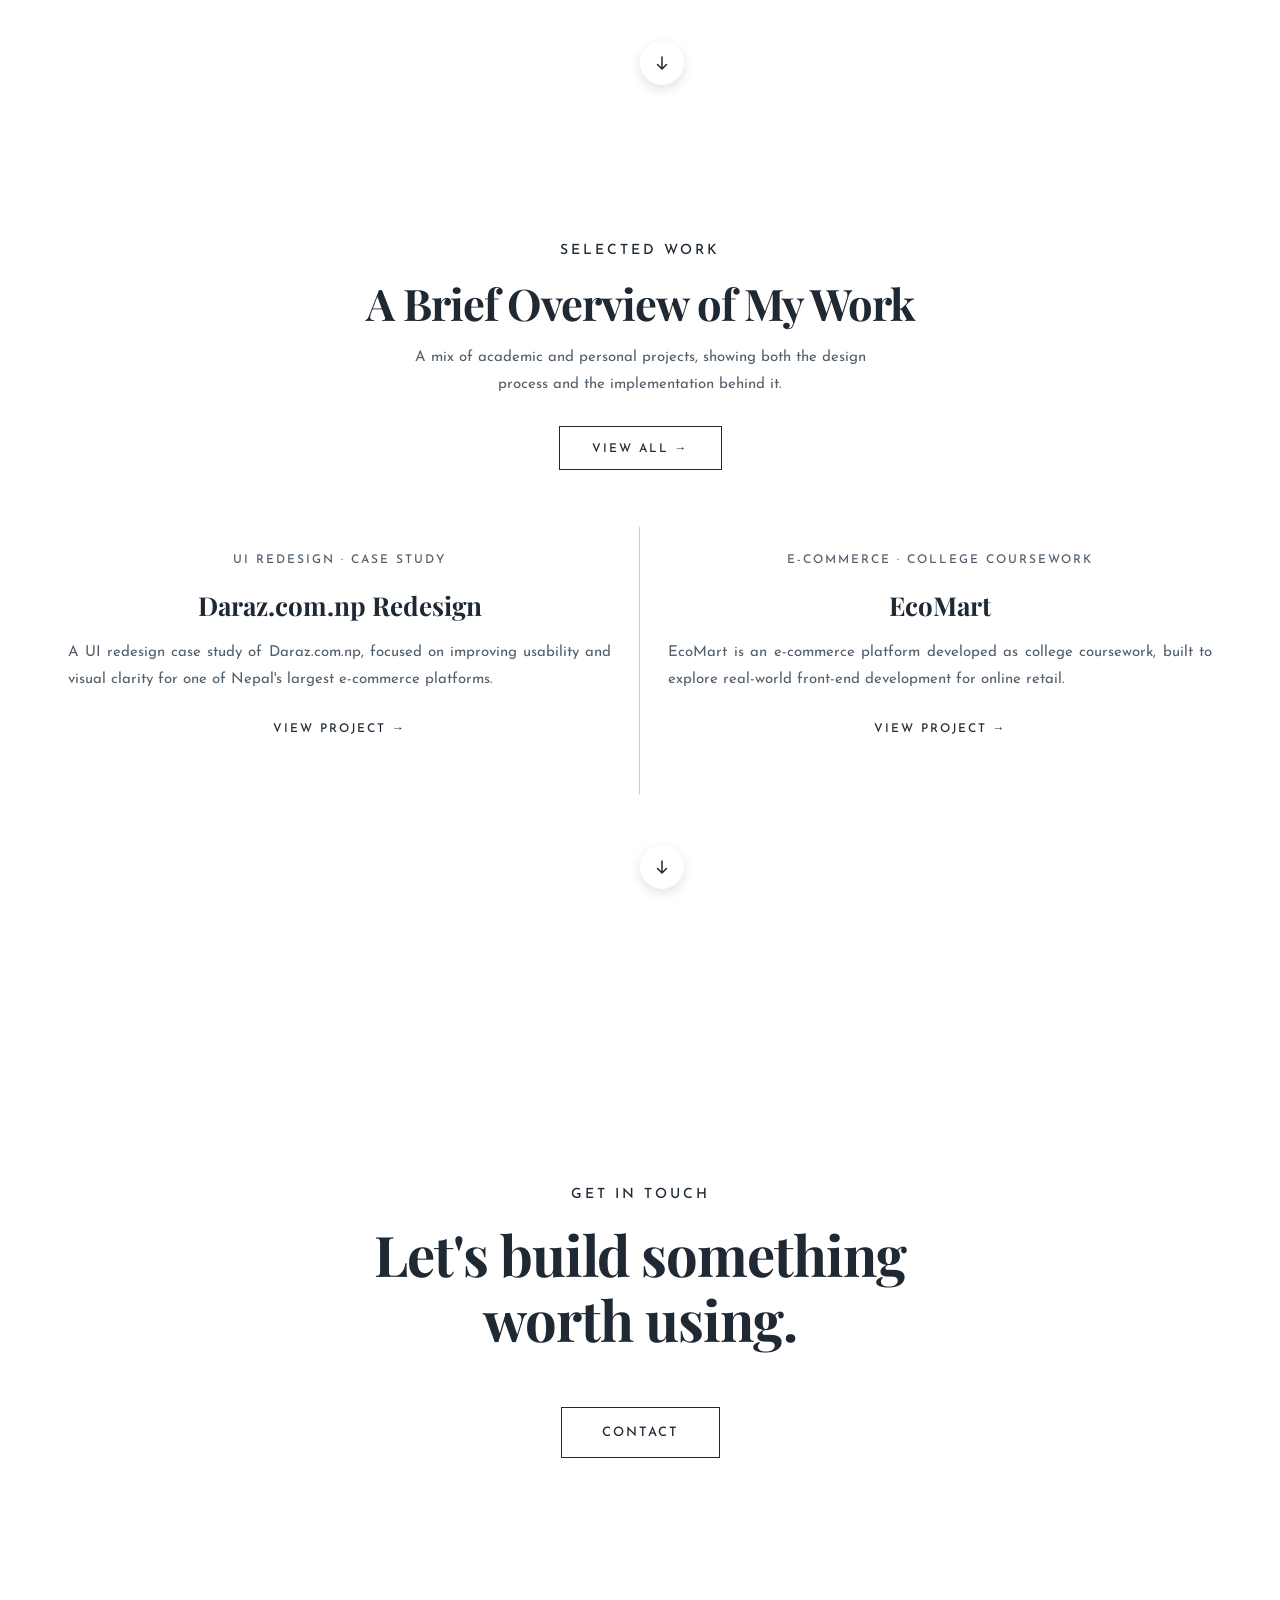
==== commit 9f356fda: "navlinks fixed" ====
--- a/index.html
+++ b/index.html
@@ -24,8 +24,7 @@
         </a>
 
         <ul class="navLinks">
-            <li><a href="#about" id="overviewLink">Overview</a></li>
-            <li><a href="#work" id="worksLink">My Works</a></li>
+            <li><a href="pages/works.html">My Works</a></li>
             <li><a href="pages/about.html">About Me</a></li>
             <li><a href="pages/contact.html">Contact</a></li>
         </ul>
@@ -146,6 +145,10 @@
                 and the implementation behind it.
             </p>
 
+            <a href="pages/works.html" class="ctaButton" style="display:inline-block; margin-top:28px; padding:14px 32px; text-decoration:none; font-size:12px; font-weight:500; letter-spacing:2px; text-transform:uppercase;">
+                View All &rarr;
+            </a>
+
         </div>
 
         <div style="display:grid; grid-template-columns:repeat(auto-fit, minmax(min(380px, 100%), 1fr));">
--- a/css/style.css
+++ b/css/style.css
@@ -492,33 +492,25 @@
     }
 }
 
+/* Light mode: hovering a project card only tints the page background; header stays as-is (white/translucent) */
 body.theme-daraz {
     --color-bg: #F1F1F2;
-    --color-text: #1F2933;
-    --color-muted: #52606D;
-    --color-accent: #fff;
-}
-
-body.theme-daraz header {
-    background-color: #F08033;
-    backdrop-filter: none;
-    -webkit-backdrop-filter: none;
-    border-color: transparent;
-    transition: background-color 0.4s ease;
 }
 
 body.theme-ecomart {
     --color-bg: #eef6f1;
-    --color-surface: #A4D039;
-    --color-accent: #2F6F3E;
-}
-
-body.theme-ecomart header {
-    background-color: #FAFAF8;
-    backdrop-filter: none;
-    -webkit-backdrop-filter: none;
-    border-color: transparent;
-    transition: background-color 0.4s ease;
+}
+
+body.theme-rdr2 {
+    --color-bg: #FBEAEA;
+}
+
+body.theme-dialga {
+    --color-bg: #FAF6EC;
+}
+
+body.theme-portfolio {
+    --color-bg: #EDF0F7;
 }
 
 body.dark-mode{
@@ -543,6 +535,8 @@
 }
 
 body.dark-mode .scrollDown:hover{
+    background:var(--color-accent);
+    color:var(--color-bg);
     box-shadow:0 4px 12px rgba(255, 255, 255, 0.18);
 }
 
@@ -551,27 +545,40 @@
     color:#1F2933;
 }
 
-body.dark-mode.theme-daraz{
-    --color-bg:#1F2933;
-    --color-text:#fff;
-    --color-muted:#fff;
-    --color-accent:#fff;
-}
-
+/* Dark mode: hovering a project card only tints the header; body background stays the standard dark bg */
 body.dark-mode.theme-daraz header{
     background-color:#F08033;
-}
-
-body.dark-mode.theme-ecomart{
-    --color-bg:#1F2933;
-    --color-surface:#A4D039;
-    --color-text:#fff;
-    --color-muted:#fff;
-    --color-accent:#fff;
+    backdrop-filter:none;
+    -webkit-backdrop-filter:none;
+    border-color:transparent;
 }
 
 body.dark-mode.theme-ecomart header{
     background-color:#2F6F3E;
+    backdrop-filter:none;
+    -webkit-backdrop-filter:none;
+    border-color:transparent;
+}
+
+body.dark-mode.theme-rdr2 header{
+    background-color:#8B1E1E;
+    backdrop-filter:none;
+    -webkit-backdrop-filter:none;
+    border-color:transparent;
+}
+
+body.dark-mode.theme-dialga header{
+    background-color:#A67C27;
+    backdrop-filter:none;
+    -webkit-backdrop-filter:none;
+    border-color:transparent;
+}
+
+body.dark-mode.theme-portfolio header{
+    background-color:#2F3E6F;
+    backdrop-filter:none;
+    -webkit-backdrop-filter:none;
+    border-color:transparent;
 }
 
 @media (max-width: 768px) {
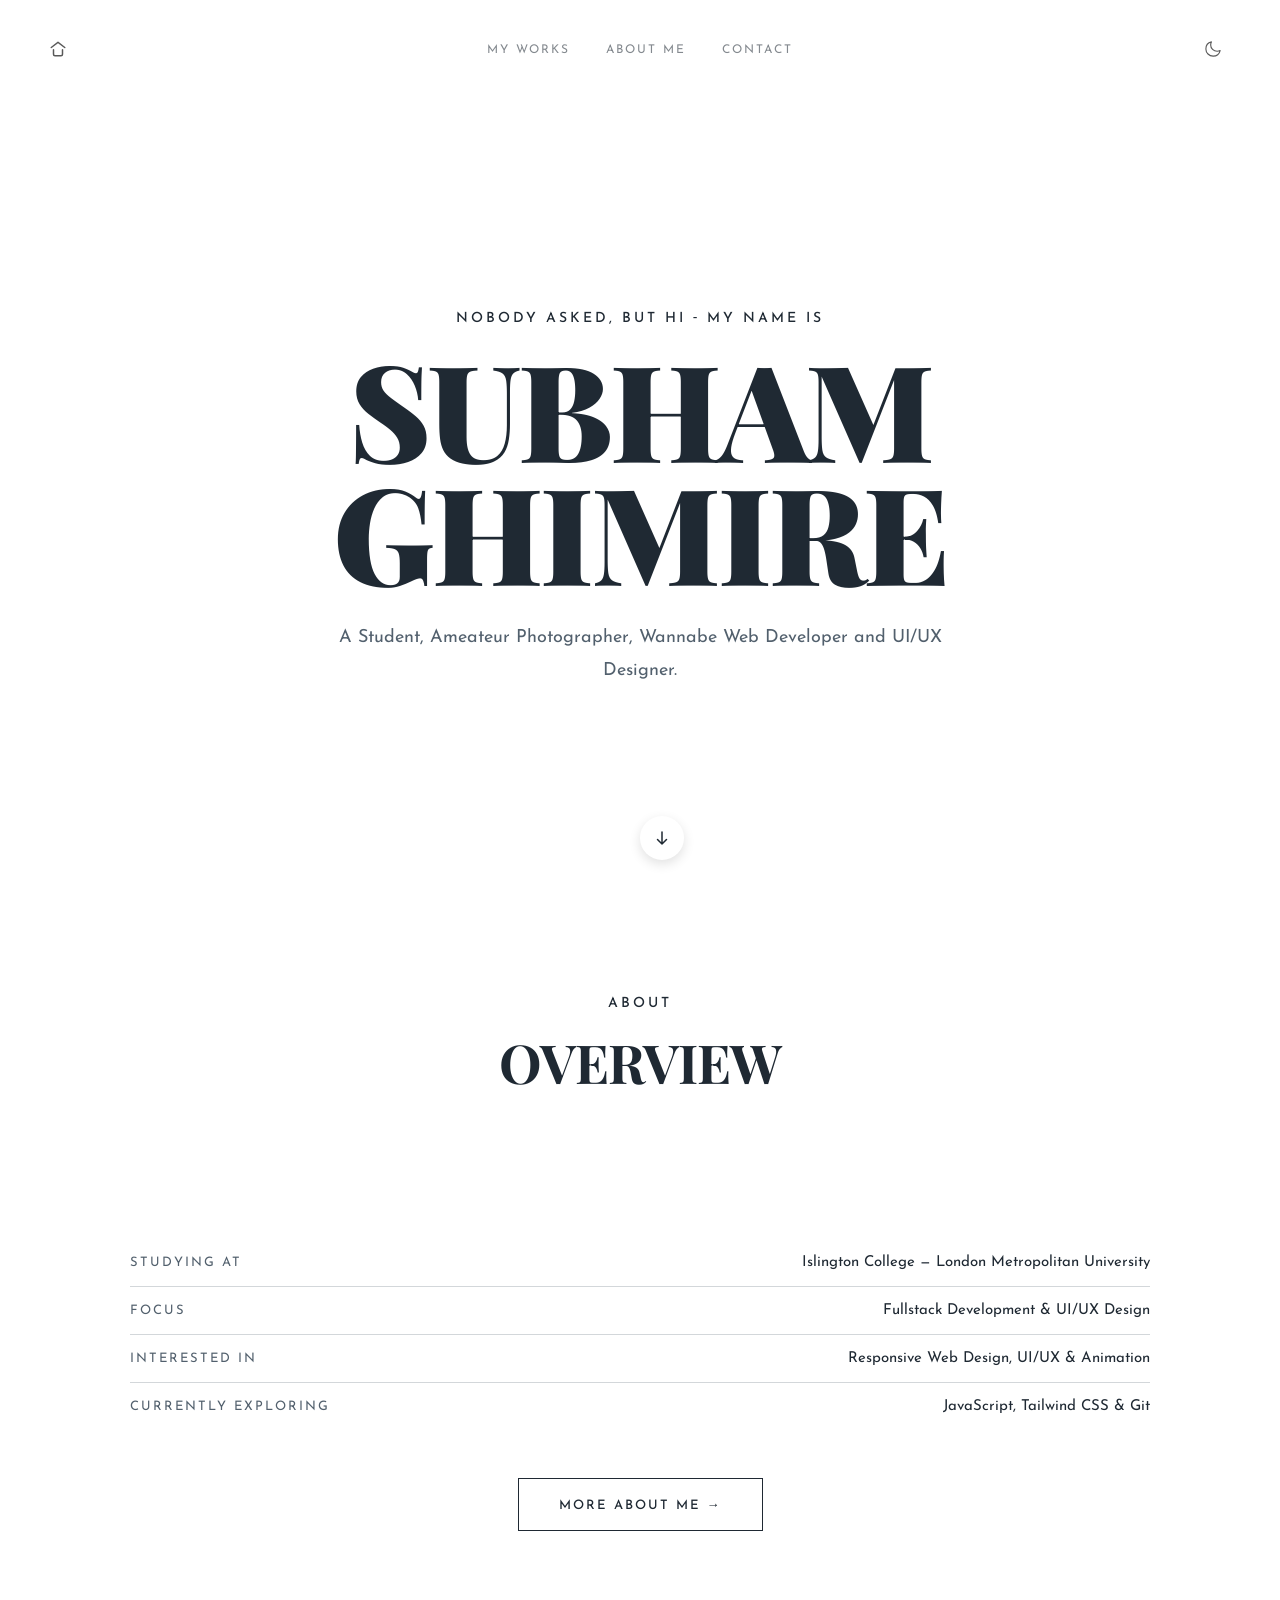
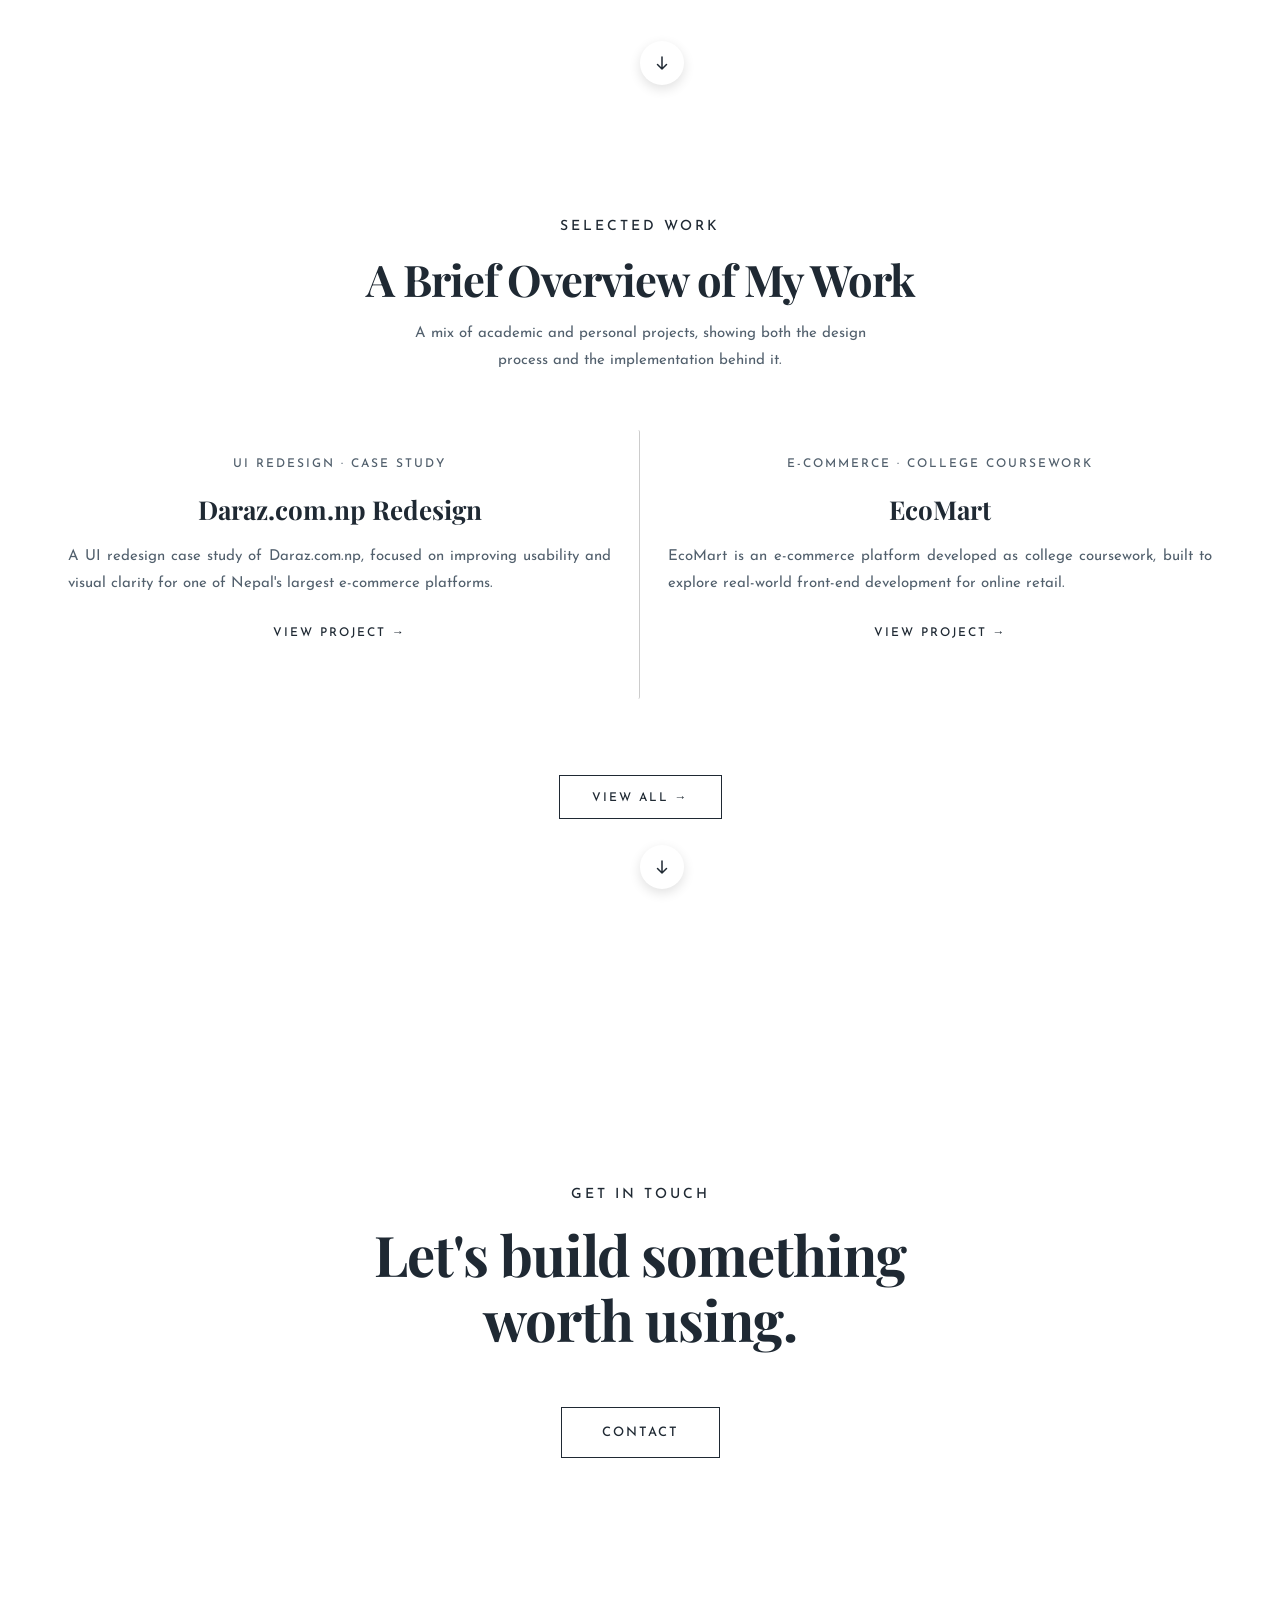
==== commit 2c9fa1c1: "cta fixed" ====
--- a/index.html
+++ b/index.html
@@ -145,9 +145,7 @@
                 and the implementation behind it.
             </p>
 
-            <a href="pages/works.html" class="ctaButton" style="display:inline-block; margin-top:28px; padding:14px 32px; text-decoration:none; font-size:12px; font-weight:500; letter-spacing:2px; text-transform:uppercase;">
-                View All &rarr;
-            </a>
+           
 
         </div>
 
@@ -200,6 +198,13 @@
 
         </div>
 
+            <div style="text-align:center; margin-top:48px;">
+                    <a href="pages/works.html" class="ctaButton" style="display:inline-block; margin-top:28px; padding:14px 32px; text-decoration:none; font-size:12px; font-weight:500; letter-spacing:2px; text-transform:uppercase;">
+                        View All &rarr;
+                    </a>
+                </div>
+
+
         <button class="scrollDown" data-target="#contact" aria-label="Scroll to Contact section" style="position:absolute; left:50%; bottom:32px;">
             <svg width="18" height="18" viewBox="0 0 24 24" fill="none" stroke="currentColor" stroke-width="2" stroke-linecap="round" stroke-linejoin="round"><path d="M12 4v16M6 14l6 6 6-6"/></svg>
         </button>
